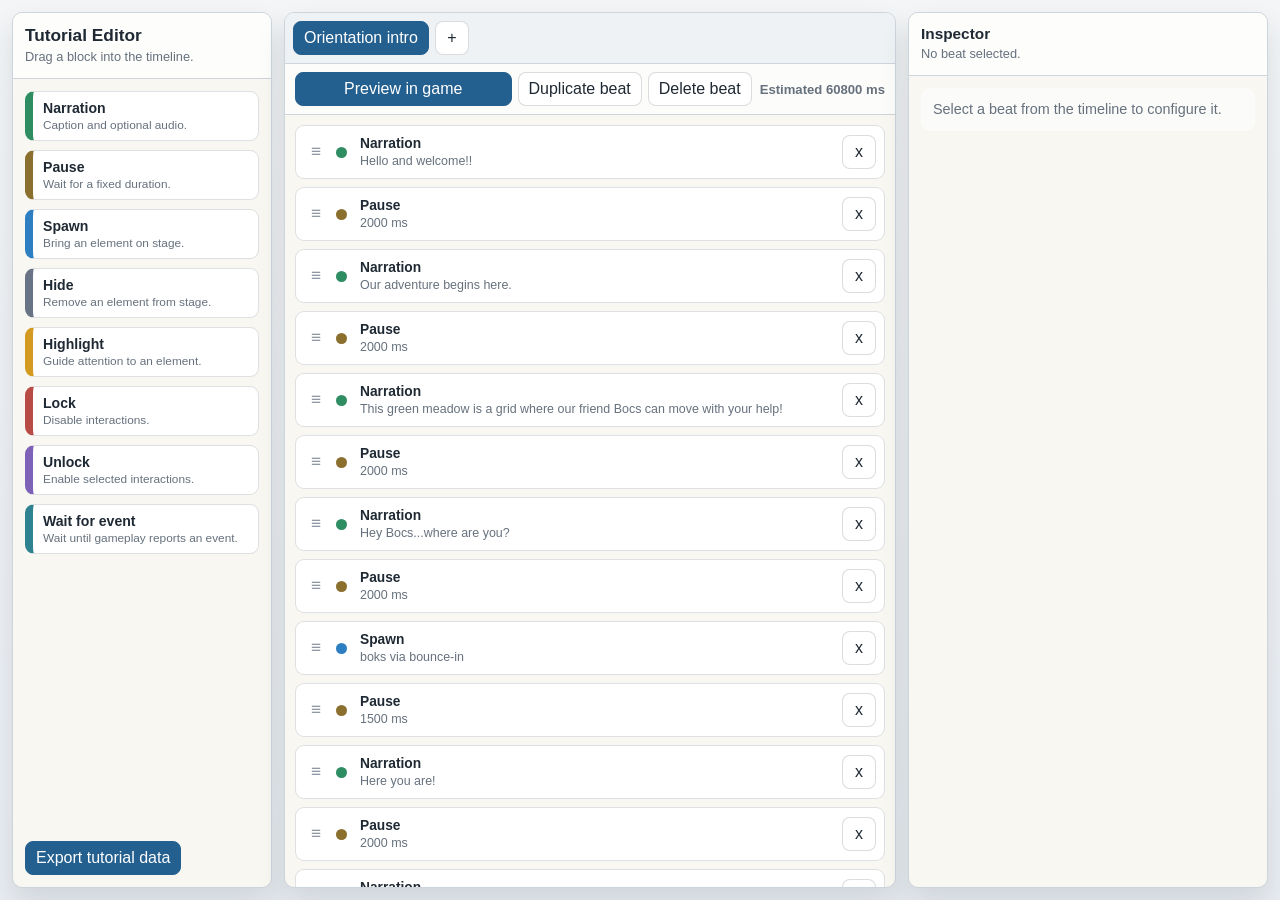
==== dev/tutorial-editor/index.html @ abf775b3 "Add tutorial editor and runtime bridge" ====
<!doctype html>
<html lang="en">
<head>
  <meta charset="utf-8" />
  <meta name="viewport" content="width=device-width, initial-scale=1" />
  <title>BOKS Tutorial Editor</title>
  <style>
    :root {
      --bg: #e9edf2;
      --panel: #f8f7f2;
      --panel-2: #ffffff;
      --edge: #cdd4dc;
      --ink: #1f2933;
      --muted: #66717d;
      --soft: #eef1f4;
      --focus: #235f8f;
      --shadow: rgba(31, 41, 51, 0.12);
      --narration: #2f8d62;
      --pause: #8a6f2e;
      --spawn: #2d7fc2;
      --hide: #697386;
      --highlight: #d49a20;
      --lock: #b84b43;
      --unlock: #7d62b8;
      --wait: #2f8290;
    }

    * { box-sizing: border-box; }

    body {
      margin: 0;
      height: 100vh;
      overflow: hidden;
      color: var(--ink);
      background:
        linear-gradient(180deg, #f3f5f7 0%, var(--bg) 100%);
      font-family: "Trebuchet MS", "Segoe UI", sans-serif;
    }

    button,
    input,
    select,
    textarea {
      font: inherit;
    }

    button {
      min-height: 34px;
      border: 1px solid rgba(31, 41, 51, 0.16);
      border-radius: 8px;
      padding: 7px 10px;
      background: #fff;
      color: var(--ink);
      cursor: pointer;
    }

    button.primary {
      background: var(--focus);
      color: #fff;
      border-color: var(--focus);
    }

    button.icon {
      width: 34px;
      padding: 0;
      display: grid;
      place-items: center;
    }

    button:disabled {
      opacity: 0.42;
      cursor: default;
    }

    input,
    select,
    textarea {
      width: 100%;
      min-height: 36px;
      border: 1px solid rgba(31, 41, 51, 0.18);
      border-radius: 8px;
      padding: 8px 9px;
      background: #fff;
      color: var(--ink);
    }

    textarea {
      min-height: 112px;
      resize: vertical;
      line-height: 1.35;
    }

    label {
      display: grid;
      gap: 6px;
      color: var(--muted);
      font-size: 0.84rem;
      font-weight: 700;
    }

    .app {
      height: 100vh;
      padding: 12px;
      display: grid;
      grid-template-columns: 260px minmax(430px, 1fr) 360px;
      gap: 12px;
    }

    .column {
      min-height: 0;
      border: 1px solid var(--edge);
      border-radius: 10px;
      background: var(--panel);
      box-shadow: 0 14px 28px var(--shadow);
      overflow: hidden;
      display: grid;
      grid-template-rows: auto 1fr;
    }

    .column-header {
      min-height: 58px;
      padding: 12px;
      border-bottom: 1px solid var(--edge);
      background: rgba(255,255,255,0.72);
      display: grid;
      gap: 3px;
    }

    h1,
    h2,
    p {
      margin: 0;
    }

    h1 {
      font-size: 1.08rem;
    }

    h2 {
      font-size: 0.96rem;
    }

    .hint,
    .status {
      color: var(--muted);
      font-size: 0.8rem;
      line-height: 1.32;
    }

    .palette-body {
      min-height: 0;
      padding: 12px;
      display: grid;
      grid-template-rows: 1fr auto;
      gap: 12px;
    }

    .palette-list {
      display: grid;
      align-content: start;
      gap: 9px;
    }

    .palette-block {
      min-height: 48px;
      border: 1px solid rgba(31, 41, 51, 0.14);
      border-left: 8px solid var(--beat-color);
      border-radius: 9px;
      padding: 8px 10px;
      background: var(--panel-2);
      cursor: grab;
      display: grid;
      gap: 2px;
    }

    .palette-block:active {
      cursor: grabbing;
    }

    .palette-block strong {
      font-size: 0.88rem;
    }

    .palette-block span {
      color: var(--muted);
      font-size: 0.74rem;
    }

    .timeline {
      min-height: 0;
      grid-template-rows: auto auto 1fr;
    }

    .tabs {
      min-width: 0;
      min-height: 46px;
      padding: 8px;
      border-bottom: 1px solid var(--edge);
      background: #eef2f5;
      display: flex;
      gap: 6px;
      overflow-x: auto;
    }

    .tab {
      min-width: 108px;
      max-width: 180px;
      overflow: hidden;
      text-overflow: ellipsis;
      white-space: nowrap;
      background: #fff;
    }

    .tab.active {
      color: #fff;
      background: var(--focus);
      border-color: var(--focus);
    }

    .timeline-toolbar {
      padding: 8px 10px;
      border-bottom: 1px solid var(--edge);
      background: rgba(255,255,255,0.64);
      display: flex;
      align-items: center;
      justify-content: space-between;
      gap: 8px;
    }

    .toolbar-group {
      display: flex;
      flex: 1;
      align-items: center;
      gap: 6px;
    }

    #previewBtn {
      flex: 1;
      min-width: 180px;
    }

    .duration {
      color: var(--muted);
      font-size: 0.82rem;
      font-weight: 700;
      white-space: nowrap;
    }

    .beat-list {
      min-height: 0;
      padding: 10px;
      overflow-y: auto;
      display: grid;
      align-content: start;
      gap: 8px;
    }

    .beat-card {
      min-height: 54px;
      border: 1px solid rgba(31, 41, 51, 0.14);
      border-radius: 9px;
      background: #fff;
      display: grid;
      grid-template-columns: 24px 16px 1fr 34px;
      align-items: center;
      gap: 8px;
      padding: 8px;
    }

    .drag-handle {
      width: 24px;
      height: 34px;
      border-radius: 7px;
      color: #8a949f;
      cursor: grab;
      display: grid;
      place-items: center;
      font-size: 1.08rem;
      line-height: 1;
      user-select: none;
    }

    .drag-handle:active {
      cursor: grabbing;
      background: var(--soft);
    }

    .beat-card.active {
      border-color: var(--focus);
      box-shadow: 0 0 0 3px rgba(35, 95, 143, 0.13);
    }

    .beat-card.dragging {
      opacity: 0.45;
    }

    .beat-dot {
      width: 11px;
      height: 11px;
      border-radius: 50%;
      background: var(--beat-color);
    }

    .beat-main {
      min-width: 0;
      display: grid;
      gap: 3px;
    }

    .beat-title {
      font-size: 0.86rem;
      font-weight: 800;
    }

    .beat-preview {
      overflow: hidden;
      color: var(--muted);
      font-size: 0.78rem;
      text-overflow: ellipsis;
      white-space: nowrap;
    }

    .drop-zone {
      min-height: 62px;
      border: 2px dashed rgba(31, 41, 51, 0.2);
      border-radius: 10px;
      color: var(--muted);
      background: rgba(255,255,255,0.48);
      display: grid;
      place-items: center;
      font-size: 0.86rem;
      font-weight: 700;
    }

    .drop-zone.over,
    .beat-card.over {
      border-color: var(--focus);
      background: #eef7ff;
    }

    .inspector-body {
      min-height: 0;
      overflow-y: auto;
      padding: 12px;
      display: grid;
      align-content: start;
      gap: 12px;
    }

    .empty-state {
      color: var(--muted);
      font-size: 0.9rem;
      line-height: 1.35;
      padding: 12px;
      border-radius: 9px;
      background: rgba(255,255,255,0.54);
    }

    .tag-picker {
      display: flex;
      flex-wrap: wrap;
      gap: 7px;
    }

    .tag {
      min-height: 32px;
      border-radius: 999px;
      background: #fff;
      color: var(--ink);
      border: 1px solid rgba(31, 41, 51, 0.16);
    }

    .tag.active {
      background: var(--unlock);
      border-color: var(--unlock);
      color: #fff;
    }

    .audio-box {
      border: 1px solid rgba(31, 41, 51, 0.14);
      border-radius: 9px;
      background: rgba(255,255,255,0.56);
      padding: 10px;
      display: grid;
      gap: 10px;
    }

    .audio-row {
      display: flex;
      gap: 8px;
      align-items: center;
      flex-wrap: wrap;
    }

    .audio-warning {
      color: #a93932;
      font-size: 0.8rem;
      display: none;
      align-items: center;
      gap: 6px;
    }

    .audio-warning.show {
      display: flex;
    }

    .audio-warning::before {
      content: "";
      width: 8px;
      height: 8px;
      border-radius: 50%;
      background: #c94038;
      display: inline-block;
    }

    @media (max-width: 1100px) {
      body {
        overflow: auto;
      }

      .app {
        height: auto;
        min-height: 100vh;
        grid-template-columns: 1fr;
      }

      .column {
        min-height: 520px;
      }
    }
  </style>
</head>
<body>
  <main class="app">
    <aside class="column">
      <div class="column-header">
        <h1>Tutorial Editor</h1>
        <p class="hint">Drag a block into the timeline.</p>
      </div>
      <div class="palette-body">
        <div id="palette" class="palette-list"></div>
        <div>
          <button id="exportBtn" class="primary" type="button">Export tutorial data</button>
          <p id="exportStatus" class="status"></p>
        </div>
      </div>
    </aside>

    <section class="column timeline">
      <div id="sequenceTabs" class="tabs"></div>
      <div class="timeline-toolbar">
        <div class="toolbar-group">
          <button id="previewBtn" class="primary" type="button">Preview in game</button>
          <button id="duplicateBtn" type="button">Duplicate beat</button>
          <button id="deleteSelectedBtn" type="button">Delete beat</button>
        </div>
        <span id="durationLabel" class="duration">0 ms</span>
      </div>
      <div id="beatList" class="beat-list"></div>
    </section>

    <aside class="column">
      <div class="column-header">
        <h2>Inspector</h2>
        <p id="selectedSummary" class="hint">No beat selected.</p>
      </div>
      <div id="inspector" class="inspector-body"></div>
    </aside>
  </main>

  <script>
    const BEAT_TYPES = [
      { type: 'Narration', color: 'var(--narration)', hint: 'Caption and optional audio.' },
      { type: 'Pause', color: 'var(--pause)', hint: 'Wait for a fixed duration.' },
      { type: 'Spawn', color: 'var(--spawn)', hint: 'Bring an element on stage.' },
      { type: 'Hide', color: 'var(--hide)', hint: 'Remove an element from stage.' },
      { type: 'Highlight', color: 'var(--highlight)', hint: 'Guide attention to an element.' },
      { type: 'Lock', color: 'var(--lock)', hint: 'Disable interactions.' },
      { type: 'Unlock', color: 'var(--unlock)', hint: 'Enable selected interactions.' },
      { type: 'Wait for event', color: 'var(--wait)', hint: 'Wait until gameplay reports an event.' }
    ];

    const TRANSITIONS = {
      Spawn: ['fade-in', 'scale-up', 'bounce-in', 'slide-up'],
      Hide: ['fade-out', 'scale-down']
    };
    const INTERACTIONS = ['DRAG_BOKS', 'DOUBLE_TAP_BOKS', 'DRAG_BLOCK', 'DROP_IN_SLOT', 'PRESS_PLAY', 'ALL'];
    const EVENTS = ['BOKS_DRAG_RELEASED', 'BOKS_DOUBLE_TAPPED', 'BLOCK_DROPPED_IN_SLOT', 'PLAY_PRESSED', 'PROGRAM_EXECUTION_FINISHED'];
    const STORAGE_KEY = 'boks-dev-tutorial-editor-draft';

    const state = {
      data: createDefaultData(),
      sequenceIndex: 0,
      beatIndex: -1,
      draggedPaletteType: '',
      draggedBeatIndex: -1,
      audioAttachments: new Map(),
      activeAudio: null,
      previewWindow: null,
      previewRunning: false
    };

    const els = {
      palette: document.getElementById('palette'),
      tabs: document.getElementById('sequenceTabs'),
      beatList: document.getElementById('beatList'),
      inspector: document.getElementById('inspector'),
      summary: document.getElementById('selectedSummary'),
      duration: document.getElementById('durationLabel'),
      exportStatus: document.getElementById('exportStatus'),
      previewButton: document.getElementById('previewBtn')
    };

    function createDefaultData() {
      return {
        sequences: [
          {
            id: 'orientation_intro',
            title: 'Orientation intro',
            beats: [
              {
                type: 'Narration',
                caption: 'Hello and welcome!!',
                audio: '',
                durationMs: 1800,
                notes: ''
              },
              { type: 'Pause', durationMs: 2000 },
              {
                type: 'Narration',
                caption: 'Our adventure begins here.',
                audio: '',
                durationMs: 1800,
                notes: ''
              },
              { type: 'Pause', durationMs: 2000 },
              {
                type: 'Narration',
                caption: 'This green meadow is a grid where our friend Bocs can move with your help!',
                audio: '',
                durationMs: 3400,
                notes: ''
              },
              { type: 'Pause', durationMs: 2000 },
              {
                type: 'Narration',
                caption: 'Hey Bocs...where are you?',
                audio: '',
                durationMs: 2000,
                notes: ''
              },
              { type: 'Pause', durationMs: 2000 },
              { type: 'Spawn', elementId: 'boks', transition: 'bounce-in', durationMs: 900, delayMs: 0 },
              { type: 'Pause', durationMs: 1500 },
              {
                type: 'Narration',
                caption: 'Here you are!',
                audio: '',
                durationMs: 1600,
                notes: ''
              },
              { type: 'Pause', durationMs: 2000 },
              {
                type: 'Narration',
                caption: "Okay, let's see what happens if you double-click Bocs.",
                audio: '',
                durationMs: 2800,
                notes: ''
              },
              { type: 'Unlock', interactions: ['DOUBLE_TAP_BOKS'] },
              { type: 'Wait for event', eventName: 'BOKS_DOUBLE_TAPPED', minRepetitions: 1, completionCondition: '' },
              { type: 'Lock' },
              {
                type: 'Narration',
                caption: 'Did you see?',
                audio: '',
                durationMs: 1600,
                notes: ''
              },
              { type: 'Pause', durationMs: 2000 },
              {
                type: 'Narration',
                caption: 'Now look down!',
                audio: '',
                durationMs: 1500,
                notes: ''
              },
              { type: 'Pause', durationMs: 2000 },
              {
                type: 'Narration',
                caption: 'And what happens if you try again?',
                audio: '',
                durationMs: 2300,
                notes: ''
              },
              { type: 'Unlock', interactions: ['DOUBLE_TAP_BOKS'] },
              { type: 'Wait for event', eventName: 'BOKS_DOUBLE_TAPPED', minRepetitions: 1, completionCondition: '' },
              { type: 'Lock' },
              {
                type: 'Narration',
                caption: 'Oh, yes, now Bocs looks to your left.',
                audio: '',
                durationMs: 2600,
                notes: ''
              },
              { type: 'Pause', durationMs: 2000 },
              {
                type: 'Narration',
                caption: 'Every time you double-click Bocs, he turns around and looks in a different direction.',
                audio: '',
                durationMs: 4600,
                notes: ''
              },
              { type: 'Unlock', interactions: ['DOUBLE_TAP_BOKS'] },
              { type: 'Wait for event', eventName: 'BOKS_DOUBLE_TAPPED', minRepetitions: 2, completionCondition: 'BOKS_FACING_INITIAL_ORIENTATION' },
              { type: 'Lock' },
              {
                type: 'Narration',
                caption: 'Okay, now Bocs would like to explore the world around him a little.',
                audio: '',
                durationMs: 3600,
                notes: ''
              },
              { type: 'Pause', durationMs: 2000 },
              {
                type: 'Narration',
                caption: 'But to move, he needs your help.',
                audio: '',
                durationMs: 2400,
                notes: ''
              },
              { type: 'Pause', durationMs: 2000 },
              {
                type: 'Narration',
                caption: "We have to tell Bocs where to go, and we'll need this.",
                audio: '',
                durationMs: 3600,
                notes: ''
              },
              { type: 'Pause', durationMs: 2000 },
              { type: 'Spawn', elementId: 'forward_block', transition: 'bounce-in', durationMs: 800, delayMs: 0 }
            ]
          }
        ]
      };
    }

    function getCurrentSequence() {
      return state.data.sequences[state.sequenceIndex] || state.data.sequences[0];
    }

    function getSelectedBeat() {
      return getCurrentSequence()?.beats[state.beatIndex] || null;
    }

    function createBeat(type) {
      if (type === 'Narration') return withEditorDefaults({ type, caption: '', audioFilename: '', audioSource: '', durationMs: 3000, notes: '' });
      if (type === 'Pause') return { type, durationMs: 2000 };
      if (type === 'Spawn') return { type, elementId: '', transition: 'fade-in', durationMs: 600, delayMs: 0 };
      if (type === 'Hide') return { type, elementId: '', transition: 'fade-out', durationMs: 400 };
      if (type === 'Highlight') return { type, elementId: '' };
      if (type === 'Lock') return { type };
      if (type === 'Unlock') return { type, interactions: [] };
      return { type: 'Wait for event', eventName: EVENTS[0], minRepetitions: 1, completionCondition: '' };
    }

    function withEditorDefaults(beat) {
      if (!beat._editorId) beat._editorId = `beat_${Date.now()}_${Math.random().toString(36).slice(2)}`;
      return beat;
    }

    function normalizeEditorData() {
      state.data.sequences.forEach(sequence => {
        sequence.beats.forEach(beat => {
          withEditorDefaults(beat);
          if (beat.type !== 'Narration') return;
          if (beat.audio && !beat.audioFilename) beat.audioFilename = String(beat.audio).split(/[\\/]/).pop();
          delete beat.audio;
          if (beat.audioSrc && !beat.audioFilename) beat.audioFilename = String(beat.audioSrc).split('/').pop();
          if (beat.audioSrc && !beat.audioSource) beat.audioSource = beat.audioSrc;
          delete beat.audioSrc;
        });
        updateGeneratedAudioFilenames(sequence);
      });
    }

    function updateGeneratedAudioFilenames(sequence) {
      const narrationBeats = sequence.beats.filter(beat => beat.type === 'Narration');
      narrationBeats.forEach((beat, index) => {
        if (beat.audioFilenameEdited) return;
        beat.audioFilename = suggestAudioFilename(beat.caption || '', index + 1);
      });
    }

    function suggestAudioFilename(caption, index) {
      const words = String(caption || 'narration')
        .toLowerCase()
        .replace(/['’]/g, '')
        .replace(/[^a-z0-9\s]+/g, ' ')
        .trim()
        .split(/\s+/)
        .filter(Boolean)
        .slice(0, 5);
      const slug = words.length ? words.join('_') : 'narration';
      return `${String(index).padStart(2, '0')}_${slug}.mp3`;
    }

    function getNarrationIndex(sequence, targetBeat) {
      return sequence.beats
        .filter(beat => beat.type === 'Narration')
        .findIndex(beat => beat === targetBeat) + 1;
    }

    function render() {
      normalizeEditorData();
      renderPalette();
      renderTabs();
      renderTimeline();
      renderInspector();
      persistDraft();
    }

    function renderPalette() {
      els.palette.innerHTML = '';
      BEAT_TYPES.forEach(meta => {
        const block = document.createElement('div');
        block.className = 'palette-block';
        block.draggable = true;
        block.style.setProperty('--beat-color', meta.color);
        block.dataset.type = meta.type;
        block.innerHTML = `<strong>${meta.type}</strong><span>${meta.hint}</span>`;
        block.addEventListener('dragstart', event => {
          state.draggedPaletteType = meta.type;
          event.dataTransfer.effectAllowed = 'copy';
          event.dataTransfer.setData('application/x-boks-beat-type', meta.type);
        });
        block.addEventListener('dragend', () => {
          state.draggedPaletteType = '';
        });
        els.palette.appendChild(block);
      });
    }

    function renderTabs() {
      els.tabs.innerHTML = '';
      state.data.sequences.forEach((sequence, index) => {
        const tab = document.createElement('button');
        tab.className = 'tab' + (index === state.sequenceIndex ? ' active' : '');
        tab.type = 'button';
        tab.textContent = sequence.title || sequence.id || `Sequence ${index + 1}`;
        tab.addEventListener('click', () => {
          state.sequenceIndex = index;
          state.beatIndex = -1;
          render();
        });
        els.tabs.appendChild(tab);
      });
      const add = document.createElement('button');
      add.className = 'icon';
      add.type = 'button';
      add.textContent = '+';
      add.addEventListener('click', addSequence);
      els.tabs.appendChild(add);
    }

    function renderTimeline() {
      const sequence = getCurrentSequence();
      els.duration.textContent = `Estimated ${estimateSequenceDuration(sequence)} ms`;
      els.beatList.innerHTML = '';
      sequence.beats.forEach((beat, index) => {
        const card = document.createElement('div');
        card.className = 'beat-card' + (index === state.beatIndex ? ' active' : '');
        card.dataset.index = String(index);
        card.style.setProperty('--beat-color', getBeatColor(beat.type));
        card.innerHTML = `
          <span class="drag-handle" draggable="true" title="Drag to reorder" aria-label="Drag to reorder">≡</span>
          <span class="beat-dot"></span>
          <span class="beat-main">
            <span class="beat-title">${escapeHtml(beat.type)}</span>
            <span class="beat-preview">${escapeHtml(previewBeat(beat))}</span>
          </span>
          <button class="icon" type="button" aria-label="Delete beat">x</button>
        `;
        card.addEventListener('click', event => {
          if (event.target.closest('button')) return;
          state.beatIndex = index;
          render();
        });
        card.querySelector('button').addEventListener('click', event => {
          event.stopPropagation();
          deleteBeat(index);
        });
        card.querySelector('.drag-handle').addEventListener('dragstart', event => {
          state.draggedBeatIndex = index;
          card.classList.add('dragging');
          event.dataTransfer.effectAllowed = 'move';
          event.dataTransfer.setData('application/x-boks-beat-index', String(index));
        });
        card.querySelector('.drag-handle').addEventListener('dragend', () => {
          state.draggedBeatIndex = -1;
          card.classList.remove('dragging');
        });
        card.addEventListener('dragover', event => {
          event.preventDefault();
          card.classList.add('over');
        });
        card.addEventListener('dragleave', () => card.classList.remove('over'));
        card.addEventListener('drop', event => {
          event.preventDefault();
          card.classList.remove('over');
          const rect = card.getBoundingClientRect();
          const after = event.clientY > rect.top + rect.height / 2;
          handleTimelineDrop(index + (after ? 1 : 0));
        });
        els.beatList.appendChild(card);
      });

      const dropZone = document.createElement('div');
      dropZone.className = 'drop-zone';
      dropZone.textContent = 'Drop a block here';
      dropZone.addEventListener('dragover', event => {
        event.preventDefault();
        dropZone.classList.add('over');
      });
      dropZone.addEventListener('dragleave', () => dropZone.classList.remove('over'));
      dropZone.addEventListener('drop', event => {
        event.preventDefault();
        dropZone.classList.remove('over');
        handleTimelineDrop(sequence.beats.length);
      });
      els.beatList.appendChild(dropZone);
    }

    function renderInspector() {
      const beat = getSelectedBeat();
      if (!beat) {
        els.summary.textContent = 'No beat selected.';
        els.inspector.innerHTML = '<div class="empty-state">Select a beat from the timeline to configure it.</div>';
        return;
      }
      els.summary.textContent = `${beat.type} beat`;
      const fields = [];
      if (beat.type === 'Narration') {
        fields.push(textareaField('caption', 'Caption text', beat.caption || ''));
        fields.push(numberField('durationMs', 'Caption duration in ms', beat.durationMs || 0));
        fields.push(audioSectionField(beat));
        fields.push(textareaField('notes', 'Internal notes', beat.notes || ''));
      } else if (beat.type === 'Pause') {
        fields.push(numberField('durationMs', 'Duration in ms', beat.durationMs || 0));
      } else if (beat.type === 'Spawn') {
        fields.push(textField('elementId', 'Element id', beat.elementId || ''));
        fields.push(selectField('transition', 'Transition effect', TRANSITIONS.Spawn, beat.transition || 'fade-in'));
        fields.push(numberField('durationMs', 'Duration ms', beat.durationMs || 0));
        fields.push(numberField('delayMs', 'Delay ms', beat.delayMs || 0));
      } else if (beat.type === 'Hide') {
        fields.push(textField('elementId', 'Element id', beat.elementId || ''));
        fields.push(selectField('transition', 'Transition effect', TRANSITIONS.Hide, beat.transition || 'fade-out'));
        fields.push(numberField('durationMs', 'Duration ms', beat.durationMs || 0));
      } else if (beat.type === 'Highlight') {
        fields.push(textField('elementId', 'Element id', beat.elementId || ''));
      } else if (beat.type === 'Lock') {
        fields.push('<div class="empty-state">No configuration needed.</div>');
      } else if (beat.type === 'Unlock') {
        fields.push(tagPickerField('interactions', 'Allowed interactions', INTERACTIONS, beat.interactions || []));
      } else if (beat.type === 'Wait for event') {
        fields.push(selectField('eventName', 'Event name', EVENTS, beat.eventName || EVENTS[0]));
        fields.push(numberField('minRepetitions', 'Minimum repetitions', beat.minRepetitions || 1));
        fields.push(textField('completionCondition', 'Optional completion condition name', beat.completionCondition || ''));
      }
      els.inspector.innerHTML = fields.join('');
      bindInspectorFields();
    }

    function textField(key, label, value) {
      return `<label>${label}<input data-field="${key}" type="text" value="${escapeAttr(value)}"></label>`;
    }

    function numberField(key, label, value) {
      return `<label>${label}<input data-field="${key}" type="number" min="0" step="1" value="${escapeAttr(value)}"></label>`;
    }

    function textareaField(key, label, value) {
      return `<label>${label}<textarea data-field="${key}">${escapeHtml(value)}</textarea></label>`;
    }

    function selectField(key, label, options, value) {
      return `
        <label>${label}
          <select data-field="${key}">
            ${options.map(option => `<option value="${escapeAttr(option)}"${option === value ? ' selected' : ''}>${escapeHtml(option)}</option>`).join('')}
          </select>
        </label>
      `;
    }

    function tagPickerField(key, label, options, selected) {
      const active = new Set(selected);
      return `
        <label>${label}</label>
        <div class="tag-picker" data-field="${key}">
          ${options.map(option => `<button class="tag${active.has(option) ? ' active' : ''}" type="button" data-value="${escapeAttr(option)}">${escapeHtml(option)}</button>`).join('')}
        </div>
      `;
    }

    function audioSectionField(beat) {
      const attachment = state.audioAttachments.get(beat._editorId);
      const loadedLabel = getAudioLoadedLabel(beat, attachment);
      return `
        <div class="audio-box">
          <label>Export filename
            <input data-field="audioFilename" type="text" value="${escapeAttr(beat.audioFilename || '')}">
          </label>
          <div class="audio-row">
            <button id="chooseAudioBtn" type="button">Choose audio file</button>
            <button id="playAudioBtn" type="button">${state.activeAudio ? 'Stop' : 'Play'}</button>
            <button id="regenerateAudioBtn" type="button">Regenerate filename</button>
          </div>
          <label>Absolute file path or URL
            <input data-field="audioSource" type="text" value="${escapeAttr(beat.audioSource || '')}">
          </label>
          <div class="hint">${escapeHtml(loadedLabel)}</div>
          <div id="audioWarning" class="audio-warning${beat.audioLoadFailed ? ' show' : ''}">file not found</div>
          <input id="audioFileInput" type="file" accept="audio/*" hidden>
        </div>
      `;
    }

    function getAudioLoadedLabel(beat, attachment) {
      if (attachment?.name) return `Loaded: ${attachment.name}`;
      if (beat.audioSource) return `Loaded path: ${beat.audioSource}`;
      if (beat.audioDisplayName) return `Previously selected: ${beat.audioDisplayName}. Rechoose it or paste its path to preview/export.`;
      return `Suggested export: ${beat.audioFilename || ''}`;
    }

    function bindInspectorFields() {
      els.inspector.querySelectorAll('[data-field]').forEach(input => {
        if (input.classList.contains('tag-picker')) return;
        input.addEventListener('input', updateBeatFromInput);
        input.addEventListener('change', updateBeatFromInput);
      });
      document.getElementById('chooseAudioBtn')?.addEventListener('click', () => {
        document.getElementById('audioFileInput')?.click();
      });
      document.getElementById('audioFileInput')?.addEventListener('change', handleAudioFilePicked);
      document.getElementById('playAudioBtn')?.addEventListener('click', toggleSelectedAudio);
      document.getElementById('regenerateAudioBtn')?.addEventListener('click', regenerateSelectedAudioFilename);
      els.inspector.querySelectorAll('.tag').forEach(button => {
        button.addEventListener('click', () => {
          const beat = getSelectedBeat();
          if (!beat) return;
          const value = button.dataset.value;
          const set = new Set(beat.interactions || []);
          if (set.has(value)) set.delete(value);
          else set.add(value);
          beat.interactions = Array.from(set);
          render();
        });
      });
    }

    function updateBeatFromInput(event) {
      const beat = getSelectedBeat();
      if (!beat) return;
      const key = event.target.dataset.field;
      if (key === 'minRepetitions') beat[key] = Math.max(1, Number(event.target.value) || 1);
      else if (event.target.type === 'number') beat[key] = Number(event.target.value) || 0;
      else beat[key] = event.target.value;
      if (key === 'caption' && beat.type === 'Narration' && !beat.audioFilenameEdited) {
        beat.audioFilename = suggestAudioFilename(beat.caption || '', getNarrationIndex(getCurrentSequence(), beat));
        const filenameInput = els.inspector.querySelector('[data-field="audioFilename"]');
        if (filenameInput) filenameInput.value = beat.audioFilename;
      }
      if (key === 'audioFilename') beat.audioFilenameEdited = true;
      if (key === 'audioSource') {
        beat.audioLoadFailed = false;
        testAudioSource(beat);
      }
      renderTimeline();
      persistDraft();
    }

    function handleAudioFilePicked(event) {
      const beat = getSelectedBeat();
      const file = event.target.files?.[0];
      if (!beat || !file) return;
      const objectUrl = URL.createObjectURL(file);
      const filePath = getPickedFilePath(file);
      state.audioAttachments.set(beat._editorId, {
        kind: 'file',
        file,
        name: file.name,
        objectUrl
      });
      beat.audioDisplayName = file.name;
      if (filePath) beat.audioSource = filePath;
      beat.audioLoadFailed = false;
      persistDraft();
      renderInspector();
    }

    function getPickedFilePath(file) {
      return file.path || file.mozFullPath || file.webkitRelativePath || '';
    }

    function toggleSelectedAudio() {
      const beat = getSelectedBeat();
      if (!beat) return;
      if (state.activeAudio) {
        stopActiveAudio();
        renderInspector();
        return;
      }
      const src = getPreviewAudioSrc(beat);
      if (!src) {
        beat.audioLoadFailed = true;
        renderInspector();
        return;
      }
      const audio = new Audio(src);
      state.activeAudio = audio;
      audio.addEventListener('ended', () => {
        state.activeAudio = null;
        renderInspector();
      }, { once: true });
      audio.addEventListener('error', () => {
        beat.audioLoadFailed = true;
        state.activeAudio = null;
        renderInspector();
      }, { once: true });
      audio.play().catch(() => {
        beat.audioLoadFailed = true;
        state.activeAudio = null;
        renderInspector();
      });
      renderInspector();
    }

    function stopActiveAudio() {
      if (!state.activeAudio) return;
      state.activeAudio.pause();
      state.activeAudio.currentTime = 0;
      state.activeAudio = null;
    }

    function getPreviewAudioSrc(beat) {
      const attachment = state.audioAttachments.get(beat._editorId);
      if (attachment?.objectUrl) return attachment.objectUrl;
      if (!beat.audioSource) return '';
      if (/^https?:\/\//i.test(beat.audioSource)) return beat.audioSource;
      if (/^\/?audio\//i.test(beat.audioSource)) return `/${beat.audioSource.replace(/^\//, '')}`;
      return `/dev/tutorial-editor/api/local-audio?path=${encodeURIComponent(beat.audioSource)}`;
    }

    function testAudioSource(beat) {
      if (!beat.audioSource) return;
      const audio = new Audio(getPreviewAudioSrc(beat));
      audio.addEventListener('canplaythrough', () => {
        beat.audioLoadFailed = false;
        renderInspector();
      }, { once: true });
      audio.addEventListener('error', () => {
        beat.audioLoadFailed = true;
        renderInspector();
      }, { once: true });
      audio.load();
    }

    function regenerateSelectedAudioFilename() {
      const beat = getSelectedBeat();
      if (!beat || beat.type !== 'Narration') return;
      beat.audioFilename = suggestAudioFilename(beat.caption || '', getNarrationIndex(getCurrentSequence(), beat));
      beat.audioFilenameEdited = false;
      render();
    }

    function addSequence() {
      const number = state.data.sequences.length + 1;
      state.data.sequences.push({ id: `sequence_${number}`, title: `Sequence ${number}`, beats: [] });
      state.sequenceIndex = state.data.sequences.length - 1;
      state.beatIndex = -1;
      render();
    }

    function handleTimelineDrop(targetIndex) {
      const sequence = getCurrentSequence();
      if (state.draggedPaletteType) {
        const beat = createBeat(state.draggedPaletteType);
        if (beat.type === 'Pause') beat.durationMs = suggestPauseDuration(sequence.beats[targetIndex - 1]);
        sequence.beats.splice(targetIndex, 0, beat);
        state.beatIndex = targetIndex;
        state.draggedPaletteType = '';
        render();
        return;
      }
      if (state.draggedBeatIndex >= 0) {
        const [beat] = sequence.beats.splice(state.draggedBeatIndex, 1);
        const insertIndex = state.draggedBeatIndex < targetIndex ? targetIndex - 1 : targetIndex;
        sequence.beats.splice(insertIndex, 0, beat);
        state.beatIndex = insertIndex;
        state.draggedBeatIndex = -1;
        render();
      }
    }

    function suggestPauseDuration(previousBeat) {
      if (previousBeat?.type === 'Spawn') return 1500;
      return 2000;
    }

    function deleteBeat(index = state.beatIndex) {
      const sequence = getCurrentSequence();
      if (index < 0 || index >= sequence.beats.length) return;
      sequence.beats.splice(index, 1);
      state.beatIndex = Math.min(index, sequence.beats.length - 1);
      render();
    }

    function duplicateBeat() {
      const sequence = getCurrentSequence();
      const beat = getSelectedBeat();
      if (!beat) return;
      sequence.beats.splice(state.beatIndex + 1, 0, clone(beat));
      state.beatIndex += 1;
      render();
    }

    async function previewSequence() {
      if (state.previewRunning) {
        stopPreviewInGame();
        return;
      }
      try {
        await exportTutorialData({ silent: true });
        await startPreviewInGame();
      } catch (err) {
        state.previewRunning = false;
        updatePreviewButton();
        els.exportStatus.textContent = `Preview failed: ${err.message}`;
      }
    }

    async function startPreviewInGame() {
      const previewUrl = new URL(`/?tutorialPreview=${Date.now()}`, window.location.href);
      const previewWindow = window.open(previewUrl.href, 'boks-tutorial-preview');
      if (!previewWindow) throw new Error('popup blocked');
      state.previewWindow = previewWindow;
      state.previewRunning = true;
      updatePreviewButton();
      els.exportStatus.textContent = 'Preview opening in game...';
      await waitForGamePreview(previewWindow);
      els.exportStatus.textContent = 'Preview running in the real game.';
    }

    async function waitForGamePreview(previewWindow) {
      const started = await waitUntil(() => {
        if (previewWindow.closed) throw new Error('preview window closed');
        const doc = previewWindow.document;
        const button = doc?.getElementById('startTutorialBtn');
        if (!button || !previewWindow.BOKS_TUTORIAL_DATA?.intro) return false;
        button.click();
        return true;
      }, 12000);
      if (!started) throw new Error('game did not become ready');
    }

    function stopPreviewInGame() {
      const previewWindow = state.previewWindow;
      try {
        previewWindow?.BOKS_TUTORIAL_ENGINE?.create?.()?.stop?.();
      } catch (_err) {}
      if (previewWindow && !previewWindow.closed) previewWindow.close();
      state.previewWindow = null;
      state.previewRunning = false;
      updatePreviewButton();
      els.exportStatus.textContent = 'Preview stopped.';
    }

    function updatePreviewButton() {
      els.previewButton.textContent = state.previewRunning ? 'Stop preview' : 'Preview in game';
    }

    function waitUntil(check, timeoutMs) {
      const startedAt = Date.now();
      return new Promise((resolve, reject) => {
        const tick = () => {
          try {
            const result = check();
            if (result) {
              resolve(true);
              return;
            }
            if (Date.now() - startedAt >= timeoutMs) {
              resolve(false);
              return;
            }
            window.setTimeout(tick, 120);
          } catch (err) {
            reject(err);
          }
        };
        tick();
      });
    }

    async function exportTutorialData(options = {}) {
      const silent = !!options.silent;
      normalizeEditorData();
      const files = await collectAudioExportFiles();
      const canonicalData = buildCanonicalTutorialData(state.data);
      const source = buildTypeScriptSource(canonicalData);
      const legacySource = buildLegacyTutorialSource(canonicalData, state.sequenceIndex);
      if (!silent) els.exportStatus.textContent = 'Exporting...';
      try {
        const response = await fetch('/dev/tutorial-editor/api/export', {
          method: 'POST',
          headers: { 'Content-Type': 'application/json' },
          body: JSON.stringify({ source, legacySource, files })
        });
        if (response.ok) {
          if (!silent) els.exportStatus.textContent = 'Exported TS and legacy tutorial data.';
          return;
        }
        if (silent) throw new Error('silent export failed');
      } catch (_err) {
        if (silent) throw _err;
        // Static hosting fallback below.
      }

      if (window.showSaveFilePicker) {
        const handle = await window.showSaveFilePicker({
          suggestedName: 'tutorialData.ts',
          types: [{ description: 'TypeScript', accept: { 'text/plain': ['.ts'] } }]
        });
        const writable = await handle.createWritable();
        await writable.write(source);
        await writable.close();
        if (!silent) els.exportStatus.textContent = 'Exported via file picker.';
        return;
      }

      const blob = new Blob([source], { type: 'text/plain' });
      const link = document.createElement('a');
      link.href = URL.createObjectURL(blob);
      link.download = 'tutorialData.ts';
      link.click();
      URL.revokeObjectURL(link.href);
      if (!silent) els.exportStatus.textContent = 'Downloaded tutorialData.ts.';
    }

    function buildCanonicalTutorialData(data) {
      return {
        sequences: data.sequences.map(sequence => ({
          id: sequence.id,
          title: sequence.title,
          beats: sequence.beats.map(stripInternalFields)
        }))
      };
    }

    function buildTypeScriptSource(data) {
      return `export const tutorialData = ${JSON.stringify(data, null, 2)} as const;\n\nexport type TutorialData = typeof tutorialData;\n`;
    }

    function buildLegacyTutorialSource(data, sequenceIndex) {
      const sequence = data.sequences[sequenceIndex] || data.sequences[0] || { id: 'intro', title: 'Intro', beats: [] };
      const legacy = {
        intro: {
          id: sequence.id || 'intro',
          title: sequence.title || 'Intro',
          beats: sequence.beats.flatMap((beat, index) => canonicalBeatToLegacy(beat, index))
        }
      };
      return `(() => {\n  window.BOKS_TUTORIAL_DATA = ${JSON.stringify(legacy, null, 2)};\n})();\n`;
    }

    function canonicalBeatToLegacy(beat, index) {
      if (beat.type === 'Narration') {
        const legacyBeat = {
          id: legacyBeatId(beat, index),
          type: 'narration',
          text: beat.caption || '',
          durationMs: Number(beat.durationMs) || 0
        };
        if (beat.audioSrc) legacyBeat.audio = beat.audioSrc;
        return [legacyBeat];
      }
      if (beat.type === 'Pause') {
        return [{ id: legacyBeatId(beat, index), type: 'pause', durationMs: Number(beat.durationMs) || 0 }];
      }
      if (beat.type === 'Spawn') {
        return [{ id: legacyBeatId(beat, index), type: 'call', action: spawnActionForElement(beat.elementId) }];
      }
      if (beat.type === 'Hide') {
        return [{ id: legacyBeatId(beat, index), type: 'call', action: 'hideElement', target: beat.elementId || '' }];
      }
      if (beat.type === 'Highlight') {
        return [{ id: legacyBeatId(beat, index), type: 'call', action: 'highlightElement', target: beat.elementId || '' }];
      }
      if (beat.type === 'Lock') {
        return [{ id: legacyBeatId(beat, index), type: 'call', action: 'lockBoksDoubleClick' }];
      }
      if (beat.type === 'Unlock') {
        const interactions = beat.interactions || [];
        if (interactions.includes('ALL') || interactions.includes('DOUBLE_TAP_BOKS')) {
          return [{ id: legacyBeatId(beat, index), type: 'call', action: 'unlockBoksDoubleClick' }];
        }
        return [{ id: legacyBeatId(beat, index), type: 'call', action: 'unlockInteractions', interactions }];
      }
      if (beat.type === 'Wait for event') {
        return [{
          id: legacyBeatId(beat, index),
          type: 'waitFor',
          event: legacyEventName(beat),
          count: Math.max(1, Number(beat.minRepetitions) || 1)
        }];
      }
      return [];
    }

    function spawnActionForElement(elementId) {
      const id = String(elementId || '').toLowerCase();
      if (id === 'boks' || id === 'bocs') return 'revealBoks';
      if (id === 'forward_block' || id === 'forward' || id === 'move_forward') return 'revealForwardBlock';
      return `reveal${toPascalCase(id || 'element')}`;
    }

    function legacyEventName(beat) {
      if (beat.completionCondition === 'BOKS_FACING_INITIAL_ORIENTATION') return 'boks-facing-start';
      if (beat.eventName === 'BOKS_DOUBLE_TAPPED') return 'boks-turned';
      return String(beat.eventName || '')
        .toLowerCase()
        .replace(/_/g, '-');
    }

    function legacyBeatId(beat, index) {
      const base = beat.caption || beat.elementId || beat.eventName || beat.type || 'beat';
      const slug = String(base)
        .toLowerCase()
        .replace(/['’]/g, '')
        .replace(/[^a-z0-9]+/g, '-')
        .replace(/^-+|-+$/g, '')
        .slice(0, 42) || 'beat';
      return `${String(index + 1).padStart(2, '0')}-${slug}`;
    }

    function toPascalCase(value) {
      return String(value)
        .split(/[^a-z0-9]+/i)
        .filter(Boolean)
        .map(part => part.charAt(0).toUpperCase() + part.slice(1))
        .join('');
    }

    function stripInternalFields(beat) {
      const copy = { ...beat };
      if (copy.type === 'Narration') {
        const hasLocalAudio = !!state.audioAttachments.get(copy._editorId) || isLocalAudioPath(copy.audioSource);
        const hasUrlAudio = /^https?:\/\//i.test(copy.audioSource || '');
        const hasExportedAudio = /^\/?audio\//i.test(copy.audioSource || '');
        if (hasLocalAudio && copy.audioFilename) copy.audioSrc = `audio/tutorial/${copy.audioFilename}`;
        else if (hasUrlAudio) copy.audioSrc = copy.audioSource;
        else if (hasExportedAudio) copy.audioSrc = copy.audioSource.replace(/^\//, '');
      }
      delete copy.notes;
      delete copy.audioFilename;
      delete copy.audioFilenameEdited;
      delete copy.audioSource;
      delete copy.audioDisplayName;
      delete copy.audioLoadFailed;
      delete copy._editorId;
      return copy;
    }

    async function collectAudioExportFiles() {
      const files = [];
      state.data.sequences.forEach(sequence => {
        sequence.beats.forEach(beat => {
          if (beat.type !== 'Narration' || !beat.audioFilename) return;
          const attachment = state.audioAttachments.get(beat._editorId);
          if (attachment?.file) {
            files.push({
              filename: beat.audioFilename,
              file: attachment.file
            });
            return;
          }
          if (isLocalAudioPath(beat.audioSource)) {
            files.push({
              filename: beat.audioFilename,
              path: beat.audioSource
            });
          }
        });
      });
      const encoded = [];
      for (const item of files) {
        if (item.file) {
          encoded.push({
            filename: item.filename,
            base64: await fileToBase64(item.file)
          });
        } else {
          encoded.push(item);
        }
      }
      return encoded;
    }

    function isLocalAudioPath(value) {
      return !!value && !/^https?:\/\//i.test(value) && !/^\/?audio\//i.test(value);
    }

    function fileToBase64(file) {
      return new Promise((resolve, reject) => {
        const reader = new FileReader();
        reader.onload = () => resolve(String(reader.result).split(',')[1] || '');
        reader.onerror = () => reject(reader.error);
        reader.readAsDataURL(file);
      });
    }

    function estimateSequenceDuration(sequence) {
      return sequence.beats.reduce((total, beat) => total + getBeatDuration(beat), 0);
    }

    function getBeatDuration(beat) {
      if (beat.type === 'Narration') return Number(beat.durationMs) || 0;
      if (beat.type === 'Pause') return Number(beat.durationMs) || 0;
      if (beat.type === 'Spawn') return (Number(beat.delayMs) || 0) + (Number(beat.durationMs) || 0);
      if (beat.type === 'Hide') return Number(beat.durationMs) || 0;
      return 0;
    }

    function getBeatColor(type) {
      const meta = BEAT_TYPES.find(entry => entry.type === type);
      return meta?.color || '#999';
    }

    function previewBeat(beat) {
      if (beat.type === 'Narration') return beat.caption || 'Empty caption';
      if (beat.type === 'Pause') return `${beat.durationMs || 0} ms`;
      if (beat.type === 'Spawn') return `${beat.elementId || 'element'} via ${beat.transition}`;
      if (beat.type === 'Hide') return `${beat.elementId || 'element'} via ${beat.transition}`;
      if (beat.type === 'Highlight') return beat.elementId || 'element';
      if (beat.type === 'Lock') return 'Lock interactions';
      if (beat.type === 'Unlock') return (beat.interactions || []).join(', ') || 'No interactions';
      return `${beat.eventName || EVENTS[0]} x${beat.minRepetitions || 1}`;
    }

    function persistDraft() {
      window.localStorage.setItem(STORAGE_KEY, JSON.stringify(state.data));
    }

    async function loadInitialData() {
      const fromServer = await loadExistingTypeScript();
      if (fromServer) {
        state.data = fromServer;
        render();
        return;
      }
      try {
        const draft = JSON.parse(window.localStorage.getItem(STORAGE_KEY) || 'null');
        if (draft?.sequences?.length) state.data = draft;
      } catch (_err) {}
      render();
    }

    async function loadExistingTypeScript() {
      const urls = [
        '/dev/tutorial-editor/api/tutorial-data',
        '../../src/tutorial/tutorialData.ts'
      ];
      for (const url of urls) {
        try {
          const response = await fetch(url, { cache: 'no-store' });
          if (!response.ok) continue;
          const text = await response.text();
          const parsed = parseTutorialDataSource(text);
          if (parsed?.sequences?.length) return parsed;
        } catch (_err) {}
      }
      return null;
    }

    function parseTutorialDataSource(source) {
      const match = /export\s+const\s+tutorialData\s*=\s*([\s\S]*?)\s+as\s+const\s*;/.exec(source);
      if (!match) return null;
      try {
        return JSON.parse(match[1]);
      } catch (_err) {
        return null;
      }
    }

    function clone(value) {
      return JSON.parse(JSON.stringify(value));
    }

    function escapeHtml(value) {
      return String(value ?? '').replace(/[&<>"']/g, ch => ({
        '&': '&amp;',
        '<': '&lt;',
        '>': '&gt;',
        '"': '&quot;',
        "'": '&#039;'
      })[ch]);
    }

    function escapeAttr(value) {
      return escapeHtml(value).replace(/`/g, '&#096;');
    }

    document.getElementById('exportBtn').addEventListener('click', exportTutorialData);
    document.getElementById('duplicateBtn').addEventListener('click', duplicateBeat);
    document.getElementById('deleteSelectedBtn').addEventListener('click', () => deleteBeat());
    document.getElementById('previewBtn').addEventListener('click', previewSequence);

    loadInitialData();
  </script>
</body>
</html>
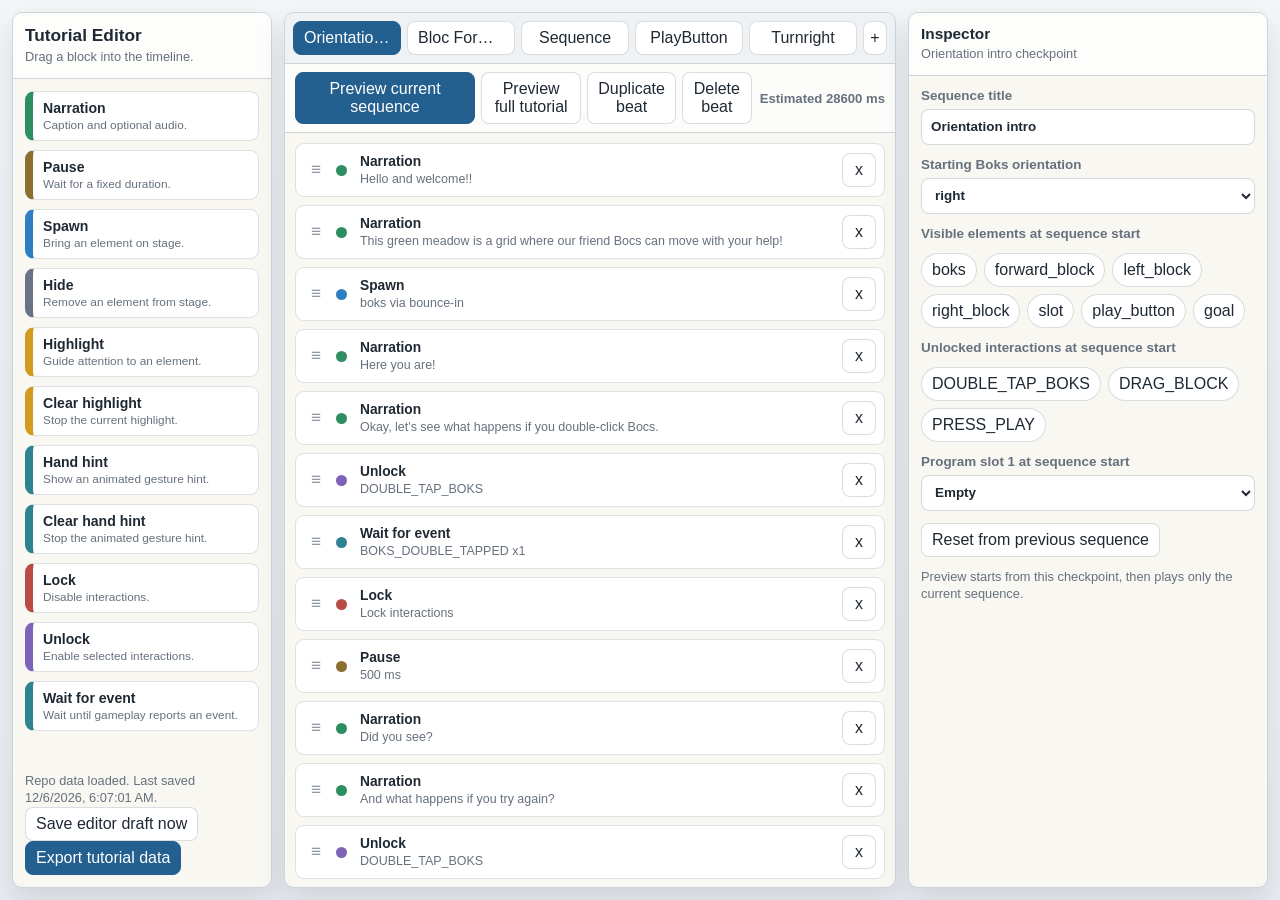
==== commit e6ec6b8f: "Improve tutorial editor sequencing and hints" ====
--- a/dev/tutorial-editor/index.html
+++ b/dev/tutorial-editor/index.html
@@ -440,6 +440,8 @@
       <div class="palette-body">
         <div id="palette" class="palette-list"></div>
         <div>
+          <p id="draftStatus" class="status"></p>
+          <button id="saveDraftBtn" type="button">Save editor draft now</button>
           <button id="exportBtn" class="primary" type="button">Export tutorial data</button>
           <p id="exportStatus" class="status"></p>
         </div>
@@ -450,7 +452,8 @@
       <div id="sequenceTabs" class="tabs"></div>
       <div class="timeline-toolbar">
         <div class="toolbar-group">
-          <button id="previewBtn" class="primary" type="button">Preview in game</button>
+          <button id="previewBtn" class="primary" type="button">Preview current sequence</button>
+          <button id="previewAllBtn" type="button">Preview full tutorial</button>
           <button id="duplicateBtn" type="button">Duplicate beat</button>
           <button id="deleteSelectedBtn" type="button">Delete beat</button>
         </div>
@@ -475,6 +478,9 @@
       { type: 'Spawn', color: 'var(--spawn)', hint: 'Bring an element on stage.' },
       { type: 'Hide', color: 'var(--hide)', hint: 'Remove an element from stage.' },
       { type: 'Highlight', color: 'var(--highlight)', hint: 'Guide attention to an element.' },
+      { type: 'Clear highlight', color: 'var(--highlight)', hint: 'Stop the current highlight.' },
+      { type: 'Hand hint', color: 'var(--wait)', hint: 'Show an animated gesture hint.' },
+      { type: 'Clear hand hint', color: 'var(--wait)', hint: 'Stop the animated gesture hint.' },
       { type: 'Lock', color: 'var(--lock)', hint: 'Disable interactions.' },
       { type: 'Unlock', color: 'var(--unlock)', hint: 'Enable selected interactions.' },
       { type: 'Wait for event', color: 'var(--wait)', hint: 'Wait until gameplay reports an event.' }
@@ -485,19 +491,29 @@
       Hide: ['fade-out', 'scale-down']
     };
     const INTERACTIONS = ['DRAG_BOKS', 'DOUBLE_TAP_BOKS', 'DRAG_BLOCK', 'DROP_IN_SLOT', 'PRESS_PLAY', 'ALL'];
-    const EVENTS = ['BOKS_DRAG_RELEASED', 'BOKS_DOUBLE_TAPPED', 'BLOCK_DROPPED_IN_SLOT', 'PLAY_PRESSED', 'PROGRAM_EXECUTION_FINISHED'];
+    const PERSISTENT_INTERACTIONS = ['DOUBLE_TAP_BOKS', 'DRAG_BLOCK', 'PRESS_PLAY'];
+    const STAGE_ELEMENTS = ['boks', 'forward_block', 'left_block', 'right_block', 'slot', 'play_button', 'goal'];
+    const ORIENTATIONS = ['right', 'down', 'left', 'up'];
+    const PROGRAM_SLOT_OPTIONS = ['forward', 'left', 'right'];
+    const HAND_HINTS = ['drag_block', 'press_play'];
+    const EVENTS = ['BOKS_DRAG_RELEASED', 'BOKS_DOUBLE_TAPPED', 'BLOCK_RELEASED_WITHOUT_SLOT', 'BLOCK_DROPPED_IN_SLOT', 'PLAY_PRESSED', 'PROGRAM_EXECUTION_FINISHED'];
     const STORAGE_KEY = 'boks-dev-tutorial-editor-draft';
+    const STORAGE_KEY_V2 = 'boks-dev-tutorial-editor-draft-v2';
 
     const state = {
       data: createDefaultData(),
       sequenceIndex: 0,
       beatIndex: -1,
+      dataSource: 'default',
+      lastDraftSavedAt: 0,
       draggedPaletteType: '',
       draggedBeatIndex: -1,
       audioAttachments: new Map(),
+      repoAudioFiles: [],
       activeAudio: null,
       previewWindow: null,
-      previewRunning: false
+      previewRunning: false,
+      previewMode: 'current'
     };
 
     const els = {
@@ -507,8 +523,11 @@
       inspector: document.getElementById('inspector'),
       summary: document.getElementById('selectedSummary'),
       duration: document.getElementById('durationLabel'),
+      draftStatus: document.getElementById('draftStatus'),
       exportStatus: document.getElementById('exportStatus'),
-      previewButton: document.getElementById('previewBtn')
+      previewButton: document.getElementById('previewBtn'),
+      previewAllButton: document.getElementById('previewAllBtn'),
+      saveDraftButton: document.getElementById('saveDraftBtn')
     };
 
     function createDefaultData() {
@@ -517,6 +536,7 @@
           {
             id: 'orientation_intro',
             title: 'Orientation intro',
+            startState: createEmptySequenceStartState(),
             beats: [
               {
                 type: 'Narration',
@@ -649,6 +669,39 @@
       return state.data.sequences[state.sequenceIndex] || state.data.sequences[0];
     }
 
+    function createEmptySequenceStartState() {
+      return {
+        visibleElements: [],
+        unlockedInteractions: [],
+        boksOrientation: 'right',
+        mainProgram: []
+      };
+    }
+
+    function normalizeSequenceStartState(input) {
+      const stateValue = input && typeof input === 'object' ? input : {};
+      const visibleElements = Array.isArray(stateValue.visibleElements)
+        ? Array.from(new Set(stateValue.visibleElements.map(normalizeElementId).filter(Boolean)))
+        : [];
+      const unlockedInteractions = Array.isArray(stateValue.unlockedInteractions)
+        ? Array.from(new Set(stateValue.unlockedInteractions.filter(value => PERSISTENT_INTERACTIONS.includes(value))))
+        : [];
+      const boksOrientation = ORIENTATIONS.includes(stateValue.boksOrientation) ? stateValue.boksOrientation : 'right';
+      const mainProgram = Array.isArray(stateValue.mainProgram)
+        ? stateValue.mainProgram.map(normalizeProgramBlock).slice(0, 8)
+        : [];
+      return {
+        visibleElements,
+        unlockedInteractions,
+        boksOrientation,
+        mainProgram
+      };
+    }
+
+    function cloneSequenceStartState(input) {
+      return normalizeSequenceStartState(JSON.parse(JSON.stringify(normalizeSequenceStartState(input))));
+    }
+
     function getSelectedBeat() {
       return getCurrentSequence()?.beats[state.beatIndex] || null;
     }
@@ -659,6 +712,9 @@
       if (type === 'Spawn') return { type, elementId: '', transition: 'fade-in', durationMs: 600, delayMs: 0 };
       if (type === 'Hide') return { type, elementId: '', transition: 'fade-out', durationMs: 400 };
       if (type === 'Highlight') return { type, elementId: '' };
+      if (type === 'Clear highlight') return { type };
+      if (type === 'Hand hint') return { type, hintType: HAND_HINTS[0] };
+      if (type === 'Clear hand hint') return { type };
       if (type === 'Lock') return { type };
       if (type === 'Unlock') return { type, interactions: [] };
       return { type: 'Wait for event', eventName: EVENTS[0], minRepetitions: 1, completionCondition: '' };
@@ -670,7 +726,13 @@
     }
 
     function normalizeEditorData() {
-      state.data.sequences.forEach(sequence => {
+      state.data.sequences.forEach((sequence, index) => {
+        if (!sequence.id) sequence.id = `sequence_${index + 1}`;
+        if (!sequence.title) sequence.title = `Sequence ${index + 1}`;
+        if (!Array.isArray(sequence.beats)) sequence.beats = [];
+        sequence.startState = sequence.startState
+          ? normalizeSequenceStartState(sequence.startState)
+          : deriveSequenceStartState(index, state.data);
         sequence.beats.forEach(beat => {
           withEditorDefaults(beat);
           if (beat.type !== 'Narration') return;
@@ -679,6 +741,7 @@
           if (beat.audioSrc && !beat.audioFilename) beat.audioFilename = String(beat.audioSrc).split('/').pop();
           if (beat.audioSrc && !beat.audioSource) beat.audioSource = beat.audioSrc;
           delete beat.audioSrc;
+          if (!beat.audioSource && beat.audioFilename) beat.audioSource = getRepoAudioPath(beat);
         });
         updateGeneratedAudioFilenames(sequence);
       });
@@ -718,6 +781,28 @@
       renderTimeline();
       renderInspector();
       persistDraft();
+      renderDraftStatus();
+    }
+
+    function renderDraftStatus() {
+      if (!els.draftStatus) return;
+      const sourceLabel = ({
+        draft: 'Draft loaded',
+        repo: 'Repo data loaded',
+        default: 'Default sample loaded'
+      })[state.dataSource] || 'Editor data loaded';
+      const saveLabel = state.lastDraftSavedAt
+        ? ` Last saved ${formatTimestamp(state.lastDraftSavedAt)}.`
+        : ' Not saved yet.';
+      els.draftStatus.textContent = `${sourceLabel}.${saveLabel}`;
+    }
+
+    function formatTimestamp(timestamp) {
+      try {
+        return new Date(timestamp).toLocaleString();
+      } catch (_err) {
+        return 'just now';
+      }
     }
 
     function renderPalette() {
@@ -834,8 +919,7 @@
     function renderInspector() {
       const beat = getSelectedBeat();
       if (!beat) {
-        els.summary.textContent = 'No beat selected.';
-        els.inspector.innerHTML = '<div class="empty-state">Select a beat from the timeline to configure it.</div>';
+        renderSequenceInspector();
         return;
       }
       els.summary.textContent = `${beat.type} beat`;
@@ -858,6 +942,12 @@
         fields.push(numberField('durationMs', 'Duration ms', beat.durationMs || 0));
       } else if (beat.type === 'Highlight') {
         fields.push(textField('elementId', 'Element id', beat.elementId || ''));
+      } else if (beat.type === 'Clear highlight') {
+        fields.push('<div class="empty-state">Stops whichever tutorial highlight is currently active.</div>');
+      } else if (beat.type === 'Hand hint') {
+        fields.push(selectField('hintType', 'Hint type', HAND_HINTS, beat.hintType || HAND_HINTS[0]));
+      } else if (beat.type === 'Clear hand hint') {
+        fields.push('<div class="empty-state">Stops the animated gesture hint.</div>');
       } else if (beat.type === 'Lock') {
         fields.push('<div class="empty-state">No configuration needed.</div>');
       } else if (beat.type === 'Unlock') {
@@ -871,33 +961,66 @@
       bindInspectorFields();
     }
 
-    function textField(key, label, value) {
-      return `<label>${label}<input data-field="${key}" type="text" value="${escapeAttr(value)}"></label>`;
-    }
-
-    function numberField(key, label, value) {
-      return `<label>${label}<input data-field="${key}" type="number" min="0" step="1" value="${escapeAttr(value)}"></label>`;
+    function renderSequenceInspector() {
+      const sequence = getCurrentSequence();
+      if (!sequence) {
+        els.summary.textContent = 'No sequence selected.';
+        els.inspector.innerHTML = '<div class="empty-state">Select a sequence to edit its checkpoint.</div>';
+        return;
+      }
+      const startState = normalizeSequenceStartState(sequence.startState);
+      els.summary.textContent = `${sequence.title || sequence.id || 'Sequence'} checkpoint`;
+      els.inspector.innerHTML = [
+        textField('title', 'Sequence title', sequence.title || '', 'data-sequence-field'),
+        selectField('boksOrientation', 'Starting Boks orientation', ORIENTATIONS, startState.boksOrientation, 'data-sequence-field'),
+        tagPickerField('visibleElements', 'Visible elements at sequence start', STAGE_ELEMENTS, startState.visibleElements, 'data-sequence-tag-field'),
+        tagPickerField('unlockedInteractions', 'Unlocked interactions at sequence start', PERSISTENT_INTERACTIONS, startState.unlockedInteractions, 'data-sequence-tag-field'),
+        programSlotField(startState.mainProgram),
+        '<div class="audio-row"><button id="resetSequenceStateBtn" type="button">Reset from previous sequence</button></div>',
+        '<div class="hint">Preview starts from this checkpoint, then plays only the current sequence.</div>'
+      ].join('');
+      bindSequenceInspectorFields();
+    }
+
+    function programSlotField(mainProgram) {
+      const selected = mainProgram[0] || '';
+      return `
+        <label>Program slot 1 at sequence start
+          <select data-sequence-program-slot="0">
+            <option value="">Empty</option>
+            ${PROGRAM_SLOT_OPTIONS.map(option => `<option value="${escapeAttr(option)}"${option === selected ? ' selected' : ''}>${escapeHtml(option)}</option>`).join('')}
+          </select>
+        </label>
+      `;
+    }
+
+    function textField(key, label, value, attrName = 'data-field') {
+      return `<label>${label}<input ${attrName}="${key}" type="text" value="${escapeAttr(value)}"></label>`;
+    }
+
+    function numberField(key, label, value, attrName = 'data-field') {
+      return `<label>${label}<input ${attrName}="${key}" type="number" min="0" step="1" value="${escapeAttr(value)}"></label>`;
     }
 
     function textareaField(key, label, value) {
       return `<label>${label}<textarea data-field="${key}">${escapeHtml(value)}</textarea></label>`;
     }
 
-    function selectField(key, label, options, value) {
+    function selectField(key, label, options, value, attrName = 'data-field') {
       return `
         <label>${label}
-          <select data-field="${key}">
+          <select ${attrName}="${key}">
             ${options.map(option => `<option value="${escapeAttr(option)}"${option === value ? ' selected' : ''}>${escapeHtml(option)}</option>`).join('')}
           </select>
         </label>
       `;
     }
 
-    function tagPickerField(key, label, options, selected) {
+    function tagPickerField(key, label, options, selected, attrName = 'data-field') {
       const active = new Set(selected);
       return `
         <label>${label}</label>
-        <div class="tag-picker" data-field="${key}">
+        <div class="tag-picker" ${attrName}="${key}">
           ${options.map(option => `<button class="tag${active.has(option) ? ' active' : ''}" type="button" data-value="${escapeAttr(option)}">${escapeHtml(option)}</button>`).join('')}
         </div>
       `;
@@ -906,12 +1029,20 @@
     function audioSectionField(beat) {
       const attachment = state.audioAttachments.get(beat._editorId);
       const loadedLabel = getAudioLoadedLabel(beat, attachment);
+      const selectedRepoAudio = getSelectedRepoAudioName(beat);
       return `
         <div class="audio-box">
+          <label>Repo audio file
+            <select id="repoAudioSelect">
+              <option value="">Select file from assets/audio/sfx/gameplay</option>
+              ${state.repoAudioFiles.map(filename => `<option value="${escapeAttr(filename)}"${filename === selectedRepoAudio ? ' selected' : ''}>${escapeHtml(filename)}</option>`).join('')}
+            </select>
+          </label>
           <label>Export filename
             <input data-field="audioFilename" type="text" value="${escapeAttr(beat.audioFilename || '')}">
           </label>
           <div class="audio-row">
+            <button id="refreshRepoAudioBtn" type="button">Refresh repo files</button>
             <button id="chooseAudioBtn" type="button">Choose audio file</button>
             <button id="playAudioBtn" type="button">${state.activeAudio ? 'Stop' : 'Play'}</button>
             <button id="regenerateAudioBtn" type="button">Regenerate filename</button>
@@ -920,6 +1051,7 @@
             <input data-field="audioSource" type="text" value="${escapeAttr(beat.audioSource || '')}">
           </label>
           <div class="hint">${escapeHtml(loadedLabel)}</div>
+          <div class="hint">Preview URL: ${escapeHtml(getPreviewAudioSrc(beat) || 'none')}</div>
           <div id="audioWarning" class="audio-warning${beat.audioLoadFailed ? ' show' : ''}">file not found</div>
           <input id="audioFileInput" type="file" accept="audio/*" hidden>
         </div>
@@ -928,9 +1060,18 @@
 
     function getAudioLoadedLabel(beat, attachment) {
       if (attachment?.name) return `Loaded: ${attachment.name}`;
+      const selectedRepoAudio = getSelectedRepoAudioName(beat);
+      if (selectedRepoAudio) return `Repo file: ${selectedRepoAudio}`;
       if (beat.audioSource) return `Loaded path: ${beat.audioSource}`;
       if (beat.audioDisplayName) return `Previously selected: ${beat.audioDisplayName}. Rechoose it or paste its path to preview/export.`;
       return `Suggested export: ${beat.audioFilename || ''}`;
+    }
+
+    function getSelectedRepoAudioName(beat) {
+      const source = String(beat?.audioSource || '').trim();
+      if (/^\/?assets\/audio\/sfx\/gameplay\//i.test(source)) return source.split('/').pop() || '';
+      const filename = String(beat?.audioFilename || '').trim();
+      return state.repoAudioFiles.includes(filename) ? filename : '';
     }
 
     function bindInspectorFields() {
@@ -942,6 +1083,8 @@
       document.getElementById('chooseAudioBtn')?.addEventListener('click', () => {
         document.getElementById('audioFileInput')?.click();
       });
+      document.getElementById('repoAudioSelect')?.addEventListener('change', handleRepoAudioSelected);
+      document.getElementById('refreshRepoAudioBtn')?.addEventListener('click', refreshRepoAudioFilesForInspector);
       document.getElementById('audioFileInput')?.addEventListener('change', handleAudioFilePicked);
       document.getElementById('playAudioBtn')?.addEventListener('click', toggleSelectedAudio);
       document.getElementById('regenerateAudioBtn')?.addEventListener('click', regenerateSelectedAudioFilename);
@@ -959,6 +1102,100 @@
       });
     }
 
+    function handleRepoAudioSelected(event) {
+      const beat = getSelectedBeat();
+      const filename = String(event.target.value || '').trim();
+      if (!beat) return;
+      if (!filename) {
+        beat.audioSource = '';
+        beat.audioDisplayName = '';
+        beat.audioLoadFailed = false;
+        persistDraft();
+        renderInspector();
+        return;
+      }
+      const previousAttachment = state.audioAttachments.get(beat._editorId);
+      if (previousAttachment?.kind === 'file' && previousAttachment?.objectUrl) {
+        try { URL.revokeObjectURL(previousAttachment.objectUrl); } catch (_err) {}
+      }
+      state.audioAttachments.delete(beat._editorId);
+      beat.audioFilename = filename;
+      beat.audioFilenameEdited = true;
+      beat.audioSource = `assets/audio/sfx/gameplay/${filename}`;
+      beat.audioDisplayName = filename;
+      beat.audioDraftDataUrl = '';
+      beat.audioDraftBase64 = '';
+      beat.audioDraftMimeType = '';
+      beat.audioLoadFailed = false;
+      testAudioSource(beat);
+      persistDraft();
+      renderInspector();
+    }
+
+    async function refreshRepoAudioFilesForInspector() {
+      els.exportStatus.textContent = 'Refreshing repo audio files...';
+      await loadRepoAudioFiles();
+      els.exportStatus.textContent = `Loaded ${state.repoAudioFiles.length} repo audio files.`;
+      renderInspector();
+    }
+
+    function bindSequenceInspectorFields() {
+      els.inspector.querySelectorAll('[data-sequence-field]').forEach(input => {
+        input.addEventListener('input', updateSequenceFromInput);
+        input.addEventListener('change', updateSequenceFromInput);
+      });
+      els.inspector.querySelectorAll('[data-sequence-tag-field] .tag').forEach(button => {
+        button.addEventListener('click', () => {
+          const sequence = getCurrentSequence();
+          if (!sequence) return;
+          const field = button.closest('[data-sequence-tag-field]')?.dataset.sequenceTagField;
+          const value = button.dataset.value;
+          if (!field || !value) return;
+          const set = new Set(sequence.startState?.[field] || []);
+          if (set.has(value)) set.delete(value);
+          else set.add(value);
+          sequence.startState[field] = field === 'visibleElements'
+            ? Array.from(set).map(normalizeElementId).filter(Boolean)
+            : Array.from(set).filter(item => PERSISTENT_INTERACTIONS.includes(item));
+          render();
+        });
+      });
+      els.inspector.querySelectorAll('[data-sequence-program-slot]').forEach(input => {
+        input.addEventListener('change', updateSequenceProgramSlotFromInput);
+      });
+      document.getElementById('resetSequenceStateBtn')?.addEventListener('click', () => {
+        const sequence = getCurrentSequence();
+        if (!sequence) return;
+        sequence.startState = deriveSequenceStartState(state.sequenceIndex, state.data);
+        render();
+      });
+    }
+
+    function updateSequenceProgramSlotFromInput(event) {
+      const sequence = getCurrentSequence();
+      if (!sequence) return;
+      sequence.startState = normalizeSequenceStartState(sequence.startState);
+      const slotIndex = Math.max(0, Number(event.target.dataset.sequenceProgramSlot) || 0);
+      const nextProgram = sequence.startState.mainProgram.slice();
+      nextProgram[slotIndex] = normalizeProgramBlock(event.target.value);
+      sequence.startState.mainProgram = nextProgram;
+      render();
+    }
+
+    function updateSequenceFromInput(event) {
+      const sequence = getCurrentSequence();
+      if (!sequence) return;
+      const key = event.target.dataset.sequenceField;
+      if (key === 'title') sequence.title = event.target.value;
+      else {
+        sequence.startState = normalizeSequenceStartState(sequence.startState);
+        sequence.startState[key] = event.target.value;
+      }
+      renderTabs();
+      renderInspector();
+      persistDraft();
+    }
+
     function updateBeatFromInput(event) {
       const beat = getSelectedBeat();
       if (!beat) return;
@@ -971,8 +1208,19 @@
         const filenameInput = els.inspector.querySelector('[data-field="audioFilename"]');
         if (filenameInput) filenameInput.value = beat.audioFilename;
       }
-      if (key === 'audioFilename') beat.audioFilenameEdited = true;
+      if (key === 'audioFilename') {
+        beat.audioFilenameEdited = true;
+        const filename = String(beat.audioFilename || '').trim();
+        if (state.repoAudioFiles.includes(filename)) {
+          state.audioAttachments.delete(beat._editorId);
+          beat.audioSource = getRepoAudioPath(beat);
+          beat.audioDisplayName = filename;
+          beat.audioLoadFailed = false;
+          testAudioSource(beat);
+        }
+      }
       if (key === 'audioSource') {
+        state.audioAttachments.delete(beat._editorId);
         beat.audioLoadFailed = false;
         testAudioSource(beat);
       }
@@ -980,27 +1228,40 @@
       persistDraft();
     }
 
-    function handleAudioFilePicked(event) {
+    async function handleAudioFilePicked(event) {
       const beat = getSelectedBeat();
       const file = event.target.files?.[0];
       if (!beat || !file) return;
+      const previousAttachment = state.audioAttachments.get(beat._editorId);
+      if (previousAttachment?.objectUrl) {
+        try { URL.revokeObjectURL(previousAttachment.objectUrl); } catch (_err) {}
+      }
       const objectUrl = URL.createObjectURL(file);
-      const filePath = getPickedFilePath(file);
+      const repoAudioPath = `assets/audio/sfx/gameplay/${file.name}`;
       state.audioAttachments.set(beat._editorId, {
         kind: 'file',
         file,
         name: file.name,
         objectUrl
       });
+      beat.audioFilename = file.name;
+      beat.audioFilenameEdited = true;
       beat.audioDisplayName = file.name;
-      if (filePath) beat.audioSource = filePath;
+      beat.audioSource = repoAudioPath;
+      beat.audioDraftDataUrl = await fileToDataUrl(file).catch(() => '');
+      beat.audioDraftBase64 = beat.audioDraftDataUrl ? String(beat.audioDraftDataUrl).split(',')[1] || '' : '';
+      beat.audioDraftMimeType = file.type || 'audio/mpeg';
       beat.audioLoadFailed = false;
+      testAudioSource(beat);
+      event.target.value = '';
       persistDraft();
       renderInspector();
     }
 
-    function getPickedFilePath(file) {
-      return file.path || file.mozFullPath || file.webkitRelativePath || '';
+    function getRepoAudioPath(beat) {
+      const filename = String(beat?.audioFilename || '').trim();
+      if (!filename) return '';
+      return `assets/audio/sfx/gameplay/${filename}`;
     }
 
     function toggleSelectedAudio() {
@@ -1045,17 +1306,30 @@
 
     function getPreviewAudioSrc(beat) {
       const attachment = state.audioAttachments.get(beat._editorId);
-      if (attachment?.objectUrl) return attachment.objectUrl;
-      if (!beat.audioSource) return '';
-      if (/^https?:\/\//i.test(beat.audioSource)) return beat.audioSource;
-      if (/^\/?audio\//i.test(beat.audioSource)) return `/${beat.audioSource.replace(/^\//, '')}`;
-      return `/dev/tutorial-editor/api/local-audio?path=${encodeURIComponent(beat.audioSource)}`;
-    }
-
-    function testAudioSource(beat) {
-      if (!beat.audioSource) return;
-      const audio = new Audio(getPreviewAudioSrc(beat));
-      audio.addEventListener('canplaythrough', () => {
+      if (attachment?.objectUrl && attachment.kind !== 'repo') return attachment.objectUrl;
+      if (beat.audioDraftDataUrl) return beat.audioDraftDataUrl;
+      const source = beat.audioSource || getRepoAudioPath(beat);
+      if (!source) return '';
+      if (/^https?:\/\//i.test(source)) return source;
+      if (/^\/?assets\//i.test(source)) return `/${source.replace(/^\//, '')}`;
+      if (/^\/?audio\//i.test(source)) return `/${source.replace(/^\//, '')}`;
+      return `/dev/tutorial-editor/api/local-audio?path=${encodeURIComponent(source)}`;
+    }
+
+    async function testAudioSource(beat) {
+      if (!beat.audioSource && !beat.audioFilename) return;
+      const src = getPreviewAudioSrc(beat);
+      if (!src) return;
+      try {
+        const response = await fetch(src, { cache: 'no-store' });
+        beat.audioLoadFailed = !response.ok;
+        renderInspector();
+        return;
+      } catch (_err) {
+        // Fall through to Audio for blob/data URLs or browser-only sources.
+      }
+      const audio = new Audio(src);
+      audio.addEventListener('canplay', () => {
         beat.audioLoadFailed = false;
         renderInspector();
       }, { once: true });
@@ -1069,14 +1343,25 @@
     function regenerateSelectedAudioFilename() {
       const beat = getSelectedBeat();
       if (!beat || beat.type !== 'Narration') return;
+      const previousRepoPath = getRepoAudioPath(beat);
       beat.audioFilename = suggestAudioFilename(beat.caption || '', getNarrationIndex(getCurrentSequence(), beat));
       beat.audioFilenameEdited = false;
+      if (!beat.audioSource || beat.audioSource === previousRepoPath || /^\/?assets\/audio\/sfx\/gameplay\//i.test(beat.audioSource)) {
+        beat.audioSource = getRepoAudioPath(beat);
+      }
+      beat.audioLoadFailed = false;
+      testAudioSource(beat);
       render();
     }
 
     function addSequence() {
       const number = state.data.sequences.length + 1;
-      state.data.sequences.push({ id: `sequence_${number}`, title: `Sequence ${number}`, beats: [] });
+      state.data.sequences.push({
+        id: `sequence_${number}`,
+        title: `Sequence ${number}`,
+        startState: deriveSequenceStartState(state.data.sequences.length, state.data),
+        beats: []
+      });
       state.sequenceIndex = state.data.sequences.length - 1;
       state.beatIndex = -1;
       render();
@@ -1125,43 +1410,232 @@
       render();
     }
 
-    async function previewSequence() {
+    async function previewSequence(mode = 'current') {
       if (state.previewRunning) {
         stopPreviewInGame();
         return;
       }
+      state.previewMode = mode;
+      const previewUrl = new URL(`/?tutorialPreview=${Date.now()}`, window.location.href);
+      const previewWindow = window.open('about:blank', 'boks-tutorial-preview');
+      if (!previewWindow) {
+        els.exportStatus.textContent = 'Popup blocked. Opening preview in this tab...';
+        exportTutorialData({ silent: true }).catch(() => {});
+        window.location.href = previewUrl.href;
+        return;
+      }
+      previewWindow.document.write('<!doctype html><title>BOKS preview</title><p style="font-family:sans-serif">Preparing tutorial preview...</p>');
+      previewWindow.document.close();
       try {
-        await exportTutorialData({ silent: true });
-        await startPreviewInGame();
+        exportTutorialData({ silent: true }).catch(() => {});
+        const legacyData = mode === 'all'
+          ? await buildFullPreviewLegacyData()
+          : await buildPreviewLegacyData(state.sequenceIndex);
+        await startPreviewInGame(previewWindow, previewUrl.href, legacyData);
       } catch (err) {
+        if (!previewWindow.closed) {
+          previewWindow.document.open();
+          previewWindow.document.write(`<!doctype html><title>BOKS preview failed</title><p style="font-family:sans-serif;color:#9b2c2c">Preview failed: ${escapeHtml(err.message)}</p>`);
+          previewWindow.document.close();
+        }
         state.previewRunning = false;
+        state.previewWindow = null;
+        state.previewMode = 'current';
         updatePreviewButton();
         els.exportStatus.textContent = `Preview failed: ${err.message}`;
       }
     }
 
-    async function startPreviewInGame() {
-      const previewUrl = new URL(`/?tutorialPreview=${Date.now()}`, window.location.href);
-      const previewWindow = window.open(previewUrl.href, 'boks-tutorial-preview');
-      if (!previewWindow) throw new Error('popup blocked');
+    async function startPreviewInGame(previewWindow, previewUrl, legacyData) {
+      previewWindow.location.href = previewUrl;
       state.previewWindow = previewWindow;
       state.previewRunning = true;
       updatePreviewButton();
-      els.exportStatus.textContent = 'Preview opening in game...';
-      await waitForGamePreview(previewWindow);
-      els.exportStatus.textContent = 'Preview running in the real game.';
-    }
-
-    async function waitForGamePreview(previewWindow) {
+      els.exportStatus.textContent = state.previewMode === 'all'
+        ? 'Full tutorial preview opening in game...'
+        : 'Preview opening in game...';
+      await waitForGamePreview(previewWindow, legacyData);
+    }
+
+    async function waitForGamePreview(previewWindow, legacyData) {
       const started = await waitUntil(() => {
         if (previewWindow.closed) throw new Error('preview window closed');
         const doc = previewWindow.document;
         const button = doc?.getElementById('startTutorialBtn');
-        if (!button || !previewWindow.BOKS_TUTORIAL_DATA?.intro) return false;
-        button.click();
+        if (!button || !previewWindow.BOKS_TUTORIAL_DATA || !previewWindow.BOKS_TUTORIAL_PREVIEW?.startWithAudio) return false;
+        previewWindow.BOKS_TUTORIAL_DATA = legacyData;
+        showPreviewStartOverlay(previewWindow);
         return true;
       }, 12000);
       if (!started) throw new Error('game did not become ready');
+    }
+
+    async function buildPreviewLegacyData(sequenceIndex) {
+      normalizeEditorData();
+      const sequence = state.data.sequences[sequenceIndex] || state.data.sequences[0] || { id: 'intro', title: 'Intro', beats: [] };
+      const beats = buildSequenceStartSetupBeats(getResolvedSequenceStartState(sequenceIndex));
+      for (let i = 0; i < sequence.beats.length; i++) {
+        const beat = sequence.beats[i];
+        if (beat.type !== 'Narration') {
+          beats.push(...canonicalBeatToLegacy(stripInternalFields(beat), i));
+          continue;
+        }
+        const legacyBeat = {
+          id: legacyBeatId(beat, i),
+          type: 'narration',
+          text: beat.caption || '',
+          durationMs: Number(beat.durationMs) || 0
+        };
+        const audioSrc = await resolvePreviewAudioSrc(beat);
+        if (audioSrc) legacyBeat.audio = audioSrc;
+        beats.push(legacyBeat);
+      }
+      return { intro: { id: sequence.id || 'intro', title: sequence.title || 'Intro', beats } };
+    }
+
+    async function buildFullPreviewLegacyData() {
+      normalizeEditorData();
+      const sequences = Array.isArray(state.data?.sequences) ? state.data.sequences : [];
+      const firstSequence = sequences[0] || { id: 'intro', title: 'Intro', beats: [], startState: createEmptySequenceStartState() };
+      const beats = [];
+      for (let sequenceIndex = 0; sequenceIndex < sequences.length; sequenceIndex++) {
+        const sequence = sequences[sequenceIndex];
+        const currentStart = getResolvedSequenceStartState(sequenceIndex);
+        if (sequenceIndex === 0) {
+          beats.push(...buildSequenceStartSetupBeats(currentStart));
+        } else {
+          const previousFinal = buildDerivedSequenceFinalSnapshot(sequenceIndex - 1);
+          beats.push(...buildSequenceTransitionSetupBeats(previousFinal, currentStart));
+        }
+        const sequenceBeats = Array.isArray(sequence?.beats) ? sequence.beats : [];
+        for (let beatIndex = 0; beatIndex < sequenceBeats.length; beatIndex++) {
+          const beat = sequenceBeats[beatIndex];
+          if (beat.type !== 'Narration') {
+            beats.push(...canonicalBeatToLegacy(stripInternalFields(beat), `${sequenceIndex}-${beatIndex}`));
+            continue;
+          }
+          const legacyBeat = {
+            id: legacyBeatId(beat, `${sequenceIndex}-${beatIndex}`),
+            type: 'narration',
+            text: beat.caption || '',
+            durationMs: Number(beat.durationMs) || 0
+          };
+          const audioSrc = await resolvePreviewAudioSrc(beat);
+          if (audioSrc) legacyBeat.audio = audioSrc;
+          beats.push(legacyBeat);
+        }
+      }
+      return {
+        intro: {
+          id: firstSequence.id || 'intro',
+          title: `${firstSequence.title || 'Intro'} full preview`,
+          beats
+        }
+      };
+    }
+
+    async function resolvePreviewAudioSrc(beat) {
+      const attachment = state.audioAttachments.get(beat._editorId);
+      if (attachment?.file) {
+        try { return await fileToDataUrl(attachment.file); } catch (_e) {}
+      }
+      if (attachment?.objectUrl && attachment.kind !== 'repo') return attachment.objectUrl;
+      if (beat.audioDraftDataUrl) return beat.audioDraftDataUrl;
+      const src = beat.audioSource || getRepoAudioPath(beat) || '';
+      if (!src) return '';
+      if (/^https?:\/\//i.test(src)) return src;
+      if (/^\/?assets\//i.test(src)) return `/${src.replace(/^\//, '')}`;
+      try {
+        const url = `/dev/tutorial-editor/api/local-audio?path=${encodeURIComponent(src)}`;
+        const res = await fetch(url, { cache: 'no-store' });
+        if (res.ok) {
+          const blob = await res.blob();
+          return await blobToDataUrl(blob);
+        }
+      } catch (_e) {}
+      return '';
+    }
+
+    function fileToDataUrl(file) {
+      return new Promise((resolve, reject) => {
+        const reader = new FileReader();
+        reader.onload = () => resolve(String(reader.result));
+        reader.onerror = () => reject(reader.error);
+        reader.readAsDataURL(file);
+      });
+    }
+
+    function blobToDataUrl(blob) {
+      return new Promise((resolve, reject) => {
+        const reader = new FileReader();
+        reader.onload = () => resolve(String(reader.result));
+        reader.onerror = () => reject(reader.error);
+        reader.readAsDataURL(blob);
+      });
+    }
+
+    function buildLegacyDataObject(data, sequenceIndex) {
+      const sequence = data.sequences[sequenceIndex] || data.sequences[0] || { id: 'intro', title: 'Intro', beats: [] };
+      return {
+        intro: {
+          id: sequence.id || 'intro',
+          title: sequence.title || 'Intro',
+          beats: [
+            ...buildSequenceStartSetupBeats(getResolvedSequenceStartState(sequenceIndex, data)),
+            ...sequence.beats.flatMap((beat, index) => canonicalBeatToLegacy(beat, index))
+          ]
+        }
+      };
+    }
+
+    function showPreviewStartOverlay(previewWindow) {
+      const doc = previewWindow.document;
+      if (doc.getElementById('tutorialPreviewStartOverlay')) return;
+      const overlay = doc.createElement('div');
+      overlay.id = 'tutorialPreviewStartOverlay';
+      overlay.innerHTML = `
+        <button type="button">Start preview with audio</button>
+        <p>Chrome needs one real click in the game window before narration audio can play.</p>
+      `;
+      overlay.style.cssText = [
+        'position:fixed',
+        'inset:0',
+        'z-index:999999',
+        'display:grid',
+        'place-content:center',
+        'gap:14px',
+        'text-align:center',
+        'background:rgba(248,247,242,0.92)',
+        'font-family:Trebuchet MS, sans-serif',
+        'color:#1f2933'
+      ].join(';');
+      const startButton = overlay.querySelector('button');
+      startButton.style.cssText = [
+        'min-width:240px',
+        'min-height:56px',
+        'border:0',
+        'border-radius:999px',
+        'background:#235f8f',
+        'color:white',
+        'font:inherit',
+        'font-weight:800',
+        'cursor:pointer',
+        'box-shadow:0 12px 26px rgba(31,41,51,0.22)'
+      ].join(';');
+      doc.body.appendChild(overlay);
+      const script = doc.createElement('script');
+      script.textContent = `
+        (() => {
+          const overlay = document.getElementById('tutorialPreviewStartOverlay');
+          const button = overlay?.querySelector('button');
+          button?.addEventListener('click', () => {
+            overlay?.remove();
+            window.BOKS_TUTORIAL_PREVIEW?.startWithAudio?.();
+          }, { once: true });
+        })();
+      `;
+      doc.body.appendChild(script);
+      els.exportStatus.textContent = 'Preview ready. Click "Start preview with audio" in the game window.';
     }
 
     function stopPreviewInGame() {
@@ -1172,12 +1646,18 @@
       if (previewWindow && !previewWindow.closed) previewWindow.close();
       state.previewWindow = null;
       state.previewRunning = false;
+      state.previewMode = 'current';
       updatePreviewButton();
       els.exportStatus.textContent = 'Preview stopped.';
     }
 
     function updatePreviewButton() {
-      els.previewButton.textContent = state.previewRunning ? 'Stop preview' : 'Preview in game';
+      els.previewButton.textContent = state.previewRunning && state.previewMode === 'current'
+        ? 'Stop preview'
+        : 'Preview current sequence';
+      els.previewAllButton.textContent = state.previewRunning && state.previewMode === 'all'
+        ? 'Stop preview'
+        : 'Preview full tutorial';
     }
 
     function waitUntil(check, timeoutMs) {
@@ -1218,10 +1698,25 @@
           body: JSON.stringify({ source, legacySource, files })
         });
         if (response.ok) {
-          if (!silent) els.exportStatus.textContent = 'Exported TS and legacy tutorial data.';
+          let result = {};
+          try {
+            result = await response.json();
+          } catch (_err) {}
+          const warningText = result.warnings?.length
+            ? ` Warnings: ${result.warnings.join(' | ')}`
+            : '';
+          if (!silent) els.exportStatus.textContent = `Exported TS and legacy tutorial data.${warningText}`;
           return;
         }
-        if (silent) throw new Error('silent export failed');
+        let message = `export failed (${response.status})`;
+        try {
+          const result = await response.json();
+          if (result?.error) message = result.error;
+        } catch (_err) {
+          const text = await response.text().catch(() => '');
+          if (text) message = text;
+        }
+        if (silent) throw new Error(message);
       } catch (_err) {
         if (silent) throw _err;
         // Static hosting fallback below.
@@ -1253,6 +1748,7 @@
         sequences: data.sequences.map(sequence => ({
           id: sequence.id,
           title: sequence.title,
+          startState: normalizeSequenceStartState(sequence.startState),
           beats: sequence.beats.map(stripInternalFields)
         }))
       };
@@ -1268,7 +1764,10 @@
         intro: {
           id: sequence.id || 'intro',
           title: sequence.title || 'Intro',
-          beats: sequence.beats.flatMap((beat, index) => canonicalBeatToLegacy(beat, index))
+          beats: [
+            ...buildSequenceStartSetupBeats(getResolvedSequenceStartState(sequenceIndex, data)),
+            ...sequence.beats.flatMap((beat, index) => canonicalBeatToLegacy(beat, index))
+          ]
         }
       };
       return `(() => {\n  window.BOKS_TUTORIAL_DATA = ${JSON.stringify(legacy, null, 2)};\n})();\n`;
@@ -1297,15 +1796,20 @@
       if (beat.type === 'Highlight') {
         return [{ id: legacyBeatId(beat, index), type: 'call', action: 'highlightElement', target: beat.elementId || '' }];
       }
+      if (beat.type === 'Clear highlight') {
+        return [{ id: legacyBeatId(beat, index), type: 'call', action: 'clearHighlight' }];
+      }
+      if (beat.type === 'Hand hint') {
+        return [{ id: legacyBeatId(beat, index), type: 'call', action: handHintActionForBeat(beat) }];
+      }
+      if (beat.type === 'Clear hand hint') {
+        return [{ id: legacyBeatId(beat, index), type: 'call', action: 'clearHandHint' }];
+      }
       if (beat.type === 'Lock') {
-        return [{ id: legacyBeatId(beat, index), type: 'call', action: 'lockBoksDoubleClick' }];
+        return interactionCallsForBeat(beat, index, 'lock');
       }
       if (beat.type === 'Unlock') {
-        const interactions = beat.interactions || [];
-        if (interactions.includes('ALL') || interactions.includes('DOUBLE_TAP_BOKS')) {
-          return [{ id: legacyBeatId(beat, index), type: 'call', action: 'unlockBoksDoubleClick' }];
-        }
-        return [{ id: legacyBeatId(beat, index), type: 'call', action: 'unlockInteractions', interactions }];
+        return interactionCallsForBeat(beat, index, 'unlock');
       }
       if (beat.type === 'Wait for event') {
         return [{
@@ -1318,16 +1822,248 @@
       return [];
     }
 
+    function interactionCallsForBeat(beat, index, mode) {
+      const prefix = mode === 'lock' ? 'lock' : 'unlock';
+      const interactions = normalizeInteractionList(beat.interactions, mode);
+      if (!interactions.length) return [];
+      return interactions.map((interaction, actionIndex) => ({
+        id: `${legacyBeatId(beat, index)}-${actionIndex + 1}`,
+        type: 'call',
+        action: interactionToLegacyAction(interaction, prefix)
+      })).filter(call => !!call.action);
+    }
+
+    function handHintActionForBeat(beat) {
+      if ((beat.hintType || HAND_HINTS[0]) === 'drag_block') return 'showDragHandHint';
+      if (beat.hintType === 'press_play') return 'showPlayHandHint';
+      return 'showDragHandHint';
+    }
+
+    function interactionToLegacyAction(interaction, prefix) {
+      if (interaction === 'DOUBLE_TAP_BOKS') return `${prefix}BoksDoubleClick`;
+      if (interaction === 'DRAG_BLOCK') return `${prefix}DragBlock`;
+      if (interaction === 'PRESS_PLAY') return `${prefix}Play`;
+      return '';
+    }
+
+    function normalizeInteractionList(interactions, mode = 'unlock') {
+      const list = Array.isArray(interactions) ? interactions.filter(Boolean) : [];
+      if (list.includes('ALL')) return ['DOUBLE_TAP_BOKS', 'DRAG_BLOCK', 'PRESS_PLAY'];
+      if (!list.length && mode === 'lock') return ['DOUBLE_TAP_BOKS', 'DRAG_BLOCK', 'PRESS_PLAY'];
+      return Array.from(new Set(list));
+    }
+
+    function buildSequenceStartSetupBeats(snapshot) {
+      const beats = [];
+      const visibleOrder = ['boks', 'forward_block', 'left_block', 'right_block', 'slot', 'play_button', 'goal'];
+      visibleOrder.forEach((elementId, index) => {
+        if (!snapshot.visibleElements.has(elementId)) return;
+        beats.push({
+          id: `setup-${index + 1}-${elementId}`,
+          type: 'call',
+          action: spawnActionForElement(elementId)
+        });
+      });
+      if (snapshot.visibleElements.has('boks') && snapshot.boksOrientation !== 'right') {
+        beats.push({
+          id: `setup-boks-facing-${snapshot.boksOrientation}`,
+          type: 'call',
+          action: `setBoksOrientation${toPascalCase(snapshot.boksOrientation)}`
+        });
+      }
+      normalizeInteractionList(Array.from(snapshot.unlockedInteractions), 'unlock').forEach((interaction, index) => {
+        beats.push({
+          id: `setup-unlock-${index + 1}-${interaction.toLowerCase()}`,
+          type: 'call',
+          action: interactionToLegacyAction(interaction, 'unlock')
+        });
+      });
+      snapshot.mainProgram.forEach((blockType, index) => {
+        if (!blockType) return;
+        beats.push({
+          id: `setup-program-main-${index + 1}-${blockType}`,
+          type: 'call',
+          action: 'setMainProgramSlot',
+          target: `${index}:${blockType}`
+        });
+      });
+      return beats;
+    }
+
+    function buildSequenceTransitionSetupBeats(previousSnapshot, currentSnapshot) {
+      const beats = [];
+      const visibleOrder = ['boks', 'forward_block', 'left_block', 'right_block', 'slot', 'play_button', 'goal'];
+      visibleOrder.forEach((elementId, index) => {
+        if (!currentSnapshot.visibleElements.has(elementId)) return;
+        if (previousSnapshot.visibleElements.has(elementId)) return;
+        beats.push({
+          id: `setup-delta-${index + 1}-${elementId}`,
+          type: 'call',
+          action: spawnActionForElement(elementId)
+        });
+      });
+      visibleOrder.forEach((elementId, index) => {
+        if (!previousSnapshot.visibleElements.has(elementId)) return;
+        if (currentSnapshot.visibleElements.has(elementId)) return;
+        beats.push({
+          id: `setup-delta-hide-${index + 1}-${elementId}`,
+          type: 'call',
+          action: 'hideElement',
+          target: elementId
+        });
+      });
+      if (
+        currentSnapshot.visibleElements.has('boks')
+        && currentSnapshot.boksOrientation !== previousSnapshot.boksOrientation
+      ) {
+        beats.push({
+          id: `setup-delta-boks-facing-${currentSnapshot.boksOrientation}`,
+          type: 'call',
+          action: `setBoksOrientation${toPascalCase(currentSnapshot.boksOrientation)}`
+        });
+      }
+      Array.from(currentSnapshot.unlockedInteractions).forEach((interaction, index) => {
+        if (previousSnapshot.unlockedInteractions.has(interaction)) return;
+        beats.push({
+          id: `setup-delta-unlock-${index + 1}-${interaction.toLowerCase()}`,
+          type: 'call',
+          action: interactionToLegacyAction(interaction, 'unlock')
+        });
+      });
+      Array.from(previousSnapshot.unlockedInteractions).forEach((interaction, index) => {
+        if (currentSnapshot.unlockedInteractions.has(interaction)) return;
+        beats.push({
+          id: `setup-delta-lock-${index + 1}-${interaction.toLowerCase()}`,
+          type: 'call',
+          action: interactionToLegacyAction(interaction, 'lock')
+        });
+      });
+      currentSnapshot.mainProgram.forEach((blockType, index) => {
+        if (!blockType || previousSnapshot.mainProgram[index] === blockType) return;
+        beats.push({
+          id: `setup-delta-program-main-${index + 1}-${blockType}`,
+          type: 'call',
+          action: 'setMainProgramSlot',
+          target: `${index}:${blockType}`
+        });
+      });
+      return beats;
+    }
+
+    function getResolvedSequenceStartState(sequenceIndex, data = state.data) {
+      const sequence = data?.sequences?.[sequenceIndex];
+      return toSequenceSnapshot(sequence?.startState || createEmptySequenceStartState());
+    }
+
+    function deriveSequenceStartState(sequenceIndex, data = state.data) {
+      if (sequenceIndex <= 0) return createEmptySequenceStartState();
+      return snapshotToSequenceStartState(buildDerivedSequenceFinalSnapshot(sequenceIndex - 1, data));
+    }
+
+    function buildDerivedSequenceFinalSnapshot(sequenceIndex, data = state.data) {
+      const sequence = data?.sequences?.[sequenceIndex];
+      const snapshot = toSequenceSnapshot(sequence?.startState || createEmptySequenceStartState());
+      const beats = Array.isArray(sequence?.beats) ? sequence.beats : [];
+      beats.forEach(beat => applyBeatToDerivedFinalSnapshot(snapshot, beat));
+      return snapshot;
+    }
+
+    function applyBeatToDerivedFinalSnapshot(snapshot, beat) {
+      if (!beat || !snapshot) return;
+      if (beat.type === 'Spawn') {
+        const elementId = normalizeElementId(beat.elementId);
+        if (!elementId) return;
+        snapshot.visibleElements.add(elementId);
+        if (elementId === 'boks') snapshot.boksOrientation = 'right';
+        return;
+      }
+      if (beat.type === 'Hide') {
+        const elementId = normalizeElementId(beat.elementId);
+        if (!elementId) return;
+        snapshot.visibleElements.delete(elementId);
+        if (elementId === 'boks') {
+          snapshot.unlockedInteractions.delete('DOUBLE_TAP_BOKS');
+          snapshot.boksOrientation = 'right';
+        }
+        return;
+      }
+      if (beat.type === 'Unlock') {
+        normalizeInteractionList(beat.interactions, 'unlock').forEach(interaction => snapshot.unlockedInteractions.add(interaction));
+        return;
+      }
+      if (beat.type === 'Lock') {
+        normalizeInteractionList(beat.interactions, 'lock').forEach(interaction => snapshot.unlockedInteractions.delete(interaction));
+        return;
+      }
+      if (beat.type === 'Wait for event' && beat.eventName === 'BOKS_DOUBLE_TAPPED' && snapshot.visibleElements.has('boks')) {
+        const turns = Math.max(1, Number(beat.minRepetitions) || 1);
+        snapshot.boksOrientation = rotateOrientation(snapshot.boksOrientation, turns);
+        return;
+      }
+      if (beat.type === 'Wait for event' && beat.eventName === 'BLOCK_DROPPED_IN_SLOT') {
+        snapshot.mainProgram[0] = 'forward';
+      }
+    }
+
+    function toSequenceSnapshot(startState) {
+      const normalized = normalizeSequenceStartState(startState);
+      return {
+        visibleElements: new Set(normalized.visibleElements),
+        unlockedInteractions: new Set(normalized.unlockedInteractions),
+        boksOrientation: normalized.boksOrientation,
+        mainProgram: normalized.mainProgram.slice()
+      };
+    }
+
+    function snapshotToSequenceStartState(snapshot) {
+      return normalizeSequenceStartState({
+        visibleElements: Array.from(snapshot.visibleElements || []),
+        unlockedInteractions: Array.from(snapshot.unlockedInteractions || []),
+        boksOrientation: snapshot.boksOrientation || 'right',
+        mainProgram: Array.isArray(snapshot.mainProgram) ? snapshot.mainProgram : []
+      });
+    }
+
+    function normalizeProgramBlock(value) {
+      const block = String(value || '').trim().toLowerCase();
+      return PROGRAM_SLOT_OPTIONS.includes(block) ? block : '';
+    }
+
+    function normalizeElementId(elementId) {
+      const id = String(elementId || '').trim().toLowerCase();
+      if (id === 'bocs') return 'boks';
+      if (id === 'forward' || id === 'move_forward') return 'forward_block';
+      if (id === 'left' || id === 'turn_left') return 'left_block';
+      if (id === 'right' || id === 'turn_right') return 'right_block';
+      if (id === 'play') return 'play_button';
+      return id;
+    }
+
+    function rotateOrientation(orientation, turns) {
+      const order = ['right', 'down', 'left', 'up'];
+      const startIndex = Math.max(0, order.indexOf(orientation));
+      return order[(startIndex + turns) % order.length];
+    }
+
     function spawnActionForElement(elementId) {
       const id = String(elementId || '').toLowerCase();
       if (id === 'boks' || id === 'bocs') return 'revealBoks';
       if (id === 'forward_block' || id === 'forward' || id === 'move_forward') return 'revealForwardBlock';
+      if (id === 'left_block' || id === 'left' || id === 'turn_left') return 'revealLeftBlock';
+      if (id === 'right_block' || id === 'right' || id === 'turn_right') return 'revealRightBlock';
+      if (id === 'slot') return 'revealSlot';
+      if (id === 'play_button' || id === 'play') return 'revealPlayButton';
+      if (id === 'goal') return 'revealGoal';
       return `reveal${toPascalCase(id || 'element')}`;
     }
 
     function legacyEventName(beat) {
       if (beat.completionCondition === 'BOKS_FACING_INITIAL_ORIENTATION') return 'boks-facing-start';
       if (beat.eventName === 'BOKS_DOUBLE_TAPPED') return 'boks-turned';
+      if (beat.eventName === 'BLOCK_RELEASED_WITHOUT_SLOT') return 'block-drop-failed';
+      if (beat.eventName === 'BLOCK_DROPPED_IN_SLOT') return 'block-dropped';
+      if (beat.eventName === 'PLAY_PRESSED') return 'play-pressed';
+      if (beat.eventName === 'PROGRAM_EXECUTION_FINISHED') return 'execution-finished';
       return String(beat.eventName || '')
         .toLowerCase()
         .replace(/_/g, '-');
@@ -1335,13 +2071,16 @@
 
     function legacyBeatId(beat, index) {
       const base = beat.caption || beat.elementId || beat.eventName || beat.type || 'beat';
+      const sequenceLabel = typeof index === 'number'
+        ? String(index + 1).padStart(2, '0')
+        : String(index).replace(/[^a-z0-9]+/gi, '-').replace(/^-+|-+$/g, '') || 'beat';
       const slug = String(base)
         .toLowerCase()
         .replace(/['’]/g, '')
         .replace(/[^a-z0-9]+/g, '-')
         .replace(/^-+|-+$/g, '')
         .slice(0, 42) || 'beat';
-      return `${String(index + 1).padStart(2, '0')}-${slug}`;
+      return `${sequenceLabel}-${slug}`;
     }
 
     function toPascalCase(value) {
@@ -1355,18 +2094,22 @@
     function stripInternalFields(beat) {
       const copy = { ...beat };
       if (copy.type === 'Narration') {
-        const hasLocalAudio = !!state.audioAttachments.get(copy._editorId) || isLocalAudioPath(copy.audioSource);
+        const hasLocalAudio = !!state.audioAttachments.get(copy._editorId) || isLocalAudioPath(copy.audioSource) || !!copy.audioDraftBase64;
         const hasUrlAudio = /^https?:\/\//i.test(copy.audioSource || '');
-        const hasExportedAudio = /^\/?audio\//i.test(copy.audioSource || '');
-        if (hasLocalAudio && copy.audioFilename) copy.audioSrc = `audio/tutorial/${copy.audioFilename}`;
+        const hasExportedAudio = /^\/?assets\//i.test(copy.audioSource || '');
+        if (hasLocalAudio && copy.audioFilename) copy.audioSrc = `assets/audio/sfx/gameplay/${copy.audioFilename}`;
         else if (hasUrlAudio) copy.audioSrc = copy.audioSource;
         else if (hasExportedAudio) copy.audioSrc = copy.audioSource.replace(/^\//, '');
+        else if (copy.audioFilename) copy.audioSrc = `assets/audio/sfx/gameplay/${copy.audioFilename}`;
       }
       delete copy.notes;
       delete copy.audioFilename;
       delete copy.audioFilenameEdited;
       delete copy.audioSource;
       delete copy.audioDisplayName;
+      delete copy.audioDraftDataUrl;
+      delete copy.audioDraftBase64;
+      delete copy.audioDraftMimeType;
       delete copy.audioLoadFailed;
       delete copy._editorId;
       return copy;
@@ -1385,6 +2128,13 @@
             });
             return;
           }
+          if (beat.audioDraftBase64) {
+            files.push({
+              filename: beat.audioFilename,
+              base64: beat.audioDraftBase64
+            });
+            return;
+          }
           if (isLocalAudioPath(beat.audioSource)) {
             files.push({
               filename: beat.audioFilename,
@@ -1408,7 +2158,7 @@
     }
 
     function isLocalAudioPath(value) {
-      return !!value && !/^https?:\/\//i.test(value) && !/^\/?audio\//i.test(value);
+      return !!value && !/^https?:\/\//i.test(value) && !/^\/?assets\//i.test(value);
     }
 
     function fileToBase64(file) {
@@ -1443,27 +2193,123 @@
       if (beat.type === 'Spawn') return `${beat.elementId || 'element'} via ${beat.transition}`;
       if (beat.type === 'Hide') return `${beat.elementId || 'element'} via ${beat.transition}`;
       if (beat.type === 'Highlight') return beat.elementId || 'element';
+      if (beat.type === 'Clear highlight') return 'Stop current highlight';
+      if (beat.type === 'Hand hint') return beat.hintType || HAND_HINTS[0];
+      if (beat.type === 'Clear hand hint') return 'Stop hand hint';
       if (beat.type === 'Lock') return 'Lock interactions';
       if (beat.type === 'Unlock') return (beat.interactions || []).join(', ') || 'No interactions';
       return `${beat.eventName || EVENTS[0]} x${beat.minRepetitions || 1}`;
     }
 
     function persistDraft() {
-      window.localStorage.setItem(STORAGE_KEY, JSON.stringify(state.data));
+      state.lastDraftSavedAt = Date.now();
+      try {
+        const draftSource = JSON.stringify(buildEditorDraftData());
+        window.localStorage.setItem(STORAGE_KEY_V2, draftSource);
+        window.localStorage.removeItem(STORAGE_KEY);
+        state.lastDraftByteSize = draftSource.length;
+      } catch (err) {
+        els.exportStatus.textContent = `Draft save failed: ${err.message}`;
+      }
+    }
+
+    function buildEditorDraftData() {
+      return {
+        sequences: state.data.sequences.map(sequence => ({
+          ...sequence,
+          beats: sequence.beats.map(beat => {
+            const copy = { ...beat };
+            if (copy.type === 'Narration' && !copy.audioSource && copy.audioFilename) {
+              copy.audioSource = getRepoAudioPath(copy);
+            }
+            delete copy.audioDraftDataUrl;
+            delete copy.audioDraftBase64;
+            delete copy.audioDraftMimeType;
+            delete copy.audioLoadFailed;
+            return copy;
+          })
+        }))
+      };
+    }
+
+    function saveDraftNow() {
+      normalizeEditorData();
+      persistDraft();
+      state.dataSource = 'draft';
+      renderDraftStatus();
+      els.exportStatus.textContent = `Editor draft saved locally (${state.lastDraftByteSize || 0} bytes).`;
     }
 
     async function loadInitialData() {
+      await loadRepoAudioFiles();
+      const draft = loadStoredDraft();
+      if (draft?.sequences?.length) {
+        state.data = draft;
+        state.dataSource = 'draft';
+        state.lastDraftSavedAt = Date.now();
+        await autoLinkRepoAudio();
+        render();
+        return;
+      }
       const fromServer = await loadExistingTypeScript();
       if (fromServer) {
         state.data = fromServer;
+        state.dataSource = 'repo';
+        await autoLinkRepoAudio();
         render();
         return;
       }
+      state.dataSource = 'default';
+      await autoLinkRepoAudio();
+      render();
+    }
+
+    function loadStoredDraft() {
+      const keys = [STORAGE_KEY_V2, STORAGE_KEY];
+      for (const key of keys) {
+        try {
+          const raw = window.localStorage.getItem(key);
+          if (!raw) continue;
+          const draft = JSON.parse(raw);
+          if (draft?.sequences?.length) return draft;
+        } catch (_err) {}
+      }
+      return null;
+    }
+
+    async function loadRepoAudioFiles() {
       try {
-        const draft = JSON.parse(window.localStorage.getItem(STORAGE_KEY) || 'null');
-        if (draft?.sequences?.length) state.data = draft;
-      } catch (_err) {}
-      render();
+        const res = await fetch('/dev/tutorial-editor/api/audio-files', { cache: 'no-store' });
+        if (!res.ok) {
+          state.repoAudioFiles = [];
+          return;
+        }
+        const repoFiles = await res.json();
+        state.repoAudioFiles = Array.isArray(repoFiles) ? repoFiles.slice().sort((a, b) => a.localeCompare(b)) : [];
+      } catch (_err) {
+        state.repoAudioFiles = [];
+      }
+    }
+
+    async function autoLinkRepoAudio() {
+      if (!state.repoAudioFiles.length) return;
+      const fileSet = new Set(state.repoAudioFiles.map(f => f.toLowerCase()));
+      for (const sequence of state.data.sequences) {
+        for (const beat of sequence.beats) {
+          if (beat.type !== 'Narration') continue;
+          withEditorDefaults(beat);
+          const src = beat.audioSource || beat.audioSrc || getRepoAudioPath(beat) || '';
+          if (!src) continue;
+          const filename = src.split('/').pop();
+          if (!fileSet.has(filename.toLowerCase())) continue;
+          state.audioAttachments.delete(beat._editorId);
+          beat.audioFilename = filename;
+          beat.audioFilenameEdited = true;
+          beat.audioSource = `assets/audio/sfx/gameplay/${filename}`;
+          beat.audioDisplayName = filename;
+          beat.audioLoadFailed = false;
+        }
+      }
     }
 
     async function loadExistingTypeScript() {
@@ -1512,9 +2358,11 @@
     }
 
     document.getElementById('exportBtn').addEventListener('click', exportTutorialData);
+    document.getElementById('saveDraftBtn').addEventListener('click', saveDraftNow);
     document.getElementById('duplicateBtn').addEventListener('click', duplicateBeat);
     document.getElementById('deleteSelectedBtn').addEventListener('click', () => deleteBeat());
-    document.getElementById('previewBtn').addEventListener('click', previewSequence);
+    document.getElementById('previewBtn').addEventListener('click', () => previewSequence('current'));
+    document.getElementById('previewAllBtn').addEventListener('click', () => previewSequence('all'));
 
     loadInitialData();
   </script>
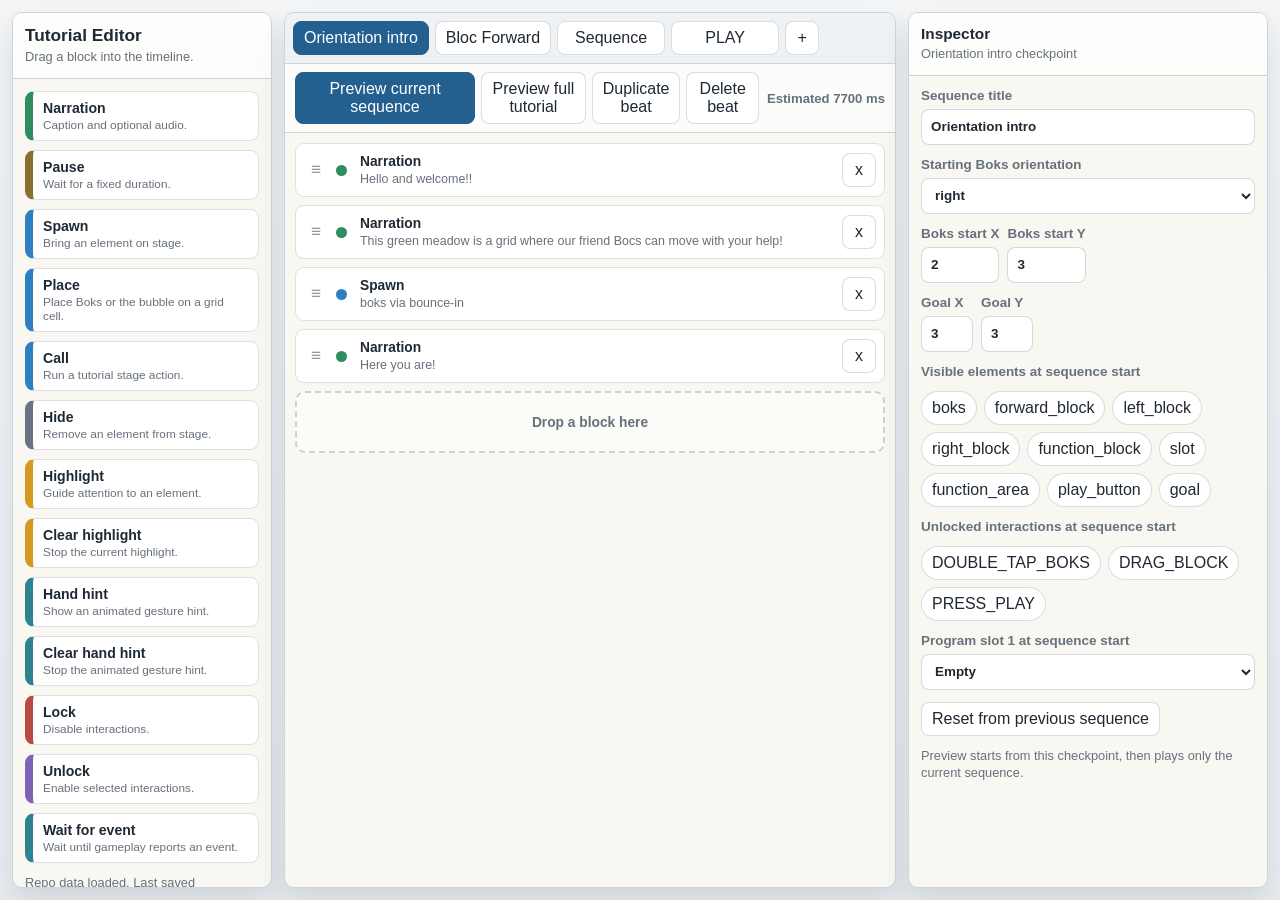
==== commit 484d9c43: "Guard tutorial preview URLs" ====
--- a/dev/tutorial-editor/index.html
+++ b/dev/tutorial-editor/index.html
@@ -476,6 +476,8 @@
       { type: 'Narration', color: 'var(--narration)', hint: 'Caption and optional audio.' },
       { type: 'Pause', color: 'var(--pause)', hint: 'Wait for a fixed duration.' },
       { type: 'Spawn', color: 'var(--spawn)', hint: 'Bring an element on stage.' },
+      { type: 'Place', color: 'var(--spawn)', hint: 'Place Boks or the bubble on a grid cell.' },
+      { type: 'Call', color: 'var(--spawn)', hint: 'Run a tutorial stage action.' },
       { type: 'Hide', color: 'var(--hide)', hint: 'Remove an element from stage.' },
       { type: 'Highlight', color: 'var(--highlight)', hint: 'Guide attention to an element.' },
       { type: 'Clear highlight', color: 'var(--highlight)', hint: 'Stop the current highlight.' },
@@ -492,13 +494,19 @@
     };
     const INTERACTIONS = ['DRAG_BOKS', 'DOUBLE_TAP_BOKS', 'DRAG_BLOCK', 'DROP_IN_SLOT', 'PRESS_PLAY', 'ALL'];
     const PERSISTENT_INTERACTIONS = ['DOUBLE_TAP_BOKS', 'DRAG_BLOCK', 'PRESS_PLAY'];
-    const STAGE_ELEMENTS = ['boks', 'forward_block', 'left_block', 'right_block', 'slot', 'play_button', 'goal'];
+    const STAGE_ELEMENTS = ['boks', 'forward_block', 'left_block', 'right_block', 'function_block', 'slot', 'function_area', 'play_button', 'goal'];
     const ORIENTATIONS = ['right', 'down', 'left', 'up'];
-    const PROGRAM_SLOT_OPTIONS = ['forward', 'left', 'right'];
+    const PROGRAM_SLOT_OPTIONS = ['forward', 'left', 'right', 'function'];
+    const PROGRAM_SLOT_COUNT = 8;
+    const BOARD_COLS = 6;
+    const BOARD_ROWS = 6;
+    const DEFAULT_BOKS_POSITION = { x: 2, y: 3 };
+    const DEFAULT_GOAL_POSITION = { x: 3, y: 3 };
+    const PLACEABLE_ELEMENTS = ['boks', 'goal'];
     const HAND_HINTS = ['drag_block', 'press_play'];
-    const EVENTS = ['BOKS_DRAG_RELEASED', 'BOKS_DOUBLE_TAPPED', 'BLOCK_RELEASED_WITHOUT_SLOT', 'BLOCK_DROPPED_IN_SLOT', 'PLAY_PRESSED', 'PROGRAM_EXECUTION_FINISHED'];
+    const EVENTS = ['BOKS_DRAG_RELEASED', 'BOKS_DOUBLE_TAPPED', 'BLOCK_RELEASED_WITHOUT_SLOT', 'BLOCK_REMOVED_FROM_SLOT', 'BLOCK_DROPPED_IN_SLOT', 'PLAY_PRESSED', 'PROGRAM_EXECUTION_FINISHED', 'GOAL_POPPED'];
     const STORAGE_KEY = 'boks-dev-tutorial-editor-draft';
-    const STORAGE_KEY_V2 = 'boks-dev-tutorial-editor-draft-v2';
+    const STORAGE_KEY_V2 = 'boks-dev-tutorial-editor-draft-v3';
 
     const state = {
       data: createDefaultData(),
@@ -674,6 +682,8 @@
         visibleElements: [],
         unlockedInteractions: [],
         boksOrientation: 'right',
+        boksPosition: { ...DEFAULT_BOKS_POSITION },
+        goalPosition: { ...DEFAULT_GOAL_POSITION },
         mainProgram: []
       };
     }
@@ -687,15 +697,41 @@
         ? Array.from(new Set(stateValue.unlockedInteractions.filter(value => PERSISTENT_INTERACTIONS.includes(value))))
         : [];
       const boksOrientation = ORIENTATIONS.includes(stateValue.boksOrientation) ? stateValue.boksOrientation : 'right';
+      const boksPosition = normalizeBoksPosition(stateValue.boksPosition);
+      const goalPosition = normalizeGoalPosition(stateValue.goalPosition);
       const mainProgram = Array.isArray(stateValue.mainProgram)
-        ? stateValue.mainProgram.map(normalizeProgramBlock).slice(0, 8)
+        ? stateValue.mainProgram.map(normalizeProgramBlock).slice(0, PROGRAM_SLOT_COUNT)
         : [];
       return {
         visibleElements,
         unlockedInteractions,
         boksOrientation,
+        boksPosition,
+        goalPosition,
         mainProgram
       };
+    }
+
+    function normalizeBoksPosition(position) {
+      const source = position && typeof position === 'object' ? position : DEFAULT_BOKS_POSITION;
+      return {
+        x: clampGridCoordinate(source.x, BOARD_COLS, DEFAULT_BOKS_POSITION.x),
+        y: clampGridCoordinate(source.y, BOARD_ROWS, DEFAULT_BOKS_POSITION.y)
+      };
+    }
+
+    function normalizeGoalPosition(position) {
+      const source = position && typeof position === 'object' ? position : DEFAULT_GOAL_POSITION;
+      return {
+        x: clampGridCoordinate(source.x, BOARD_COLS, DEFAULT_GOAL_POSITION.x),
+        y: clampGridCoordinate(source.y, BOARD_ROWS, DEFAULT_GOAL_POSITION.y)
+      };
+    }
+
+    function clampGridCoordinate(value, max, fallback) {
+      const number = Number(value);
+      if (!Number.isFinite(number)) return fallback;
+      return Math.max(0, Math.min(max - 1, Math.round(number)));
     }
 
     function cloneSequenceStartState(input) {
@@ -710,6 +746,8 @@
       if (type === 'Narration') return withEditorDefaults({ type, caption: '', audioFilename: '', audioSource: '', durationMs: 3000, notes: '' });
       if (type === 'Pause') return { type, durationMs: 2000 };
       if (type === 'Spawn') return { type, elementId: '', transition: 'fade-in', durationMs: 600, delayMs: 0 };
+      if (type === 'Place') return { type, elementId: 'boks', x: DEFAULT_BOKS_POSITION.x, y: DEFAULT_BOKS_POSITION.y };
+      if (type === 'Call') return { type, action: '', target: '' };
       if (type === 'Hide') return { type, elementId: '', transition: 'fade-out', durationMs: 400 };
       if (type === 'Highlight') return { type, elementId: '' };
       if (type === 'Clear highlight') return { type };
@@ -936,6 +974,13 @@
         fields.push(selectField('transition', 'Transition effect', TRANSITIONS.Spawn, beat.transition || 'fade-in'));
         fields.push(numberField('durationMs', 'Duration ms', beat.durationMs || 0));
         fields.push(numberField('delayMs', 'Delay ms', beat.delayMs || 0));
+      } else if (beat.type === 'Place') {
+        fields.push(selectField('elementId', 'Element', PLACEABLE_ELEMENTS, beat.elementId || PLACEABLE_ELEMENTS[0]));
+        fields.push(numberField('x', 'Grid X', beat.x ?? 0));
+        fields.push(numberField('y', 'Grid Y', beat.y ?? 0));
+      } else if (beat.type === 'Call') {
+        fields.push(textField('action', 'Action name', beat.action || ''));
+        fields.push(textField('target', 'Optional target', beat.target || ''));
       } else if (beat.type === 'Hide') {
         fields.push(textField('elementId', 'Element id', beat.elementId || ''));
         fields.push(selectField('transition', 'Transition effect', TRANSITIONS.Hide, beat.transition || 'fade-out'));
@@ -973,6 +1018,8 @@
       els.inspector.innerHTML = [
         textField('title', 'Sequence title', sequence.title || '', 'data-sequence-field'),
         selectField('boksOrientation', 'Starting Boks orientation', ORIENTATIONS, startState.boksOrientation, 'data-sequence-field'),
+        boksPositionField(startState.boksPosition),
+        goalPositionField(startState.goalPosition),
         tagPickerField('visibleElements', 'Visible elements at sequence start', STAGE_ELEMENTS, startState.visibleElements, 'data-sequence-tag-field'),
         tagPickerField('unlockedInteractions', 'Unlocked interactions at sequence start', PERSISTENT_INTERACTIONS, startState.unlockedInteractions, 'data-sequence-tag-field'),
         programSlotField(startState.mainProgram),
@@ -980,6 +1027,34 @@
         '<div class="hint">Preview starts from this checkpoint, then plays only the current sequence.</div>'
       ].join('');
       bindSequenceInspectorFields();
+    }
+
+    function boksPositionField(position) {
+      const normalized = normalizeBoksPosition(position);
+      return `
+        <div class="audio-row">
+          <label>Boks start X
+            <input data-sequence-boks-position="x" type="number" min="0" max="${BOARD_COLS - 1}" step="1" value="${escapeAttr(normalized.x)}">
+          </label>
+          <label>Boks start Y
+            <input data-sequence-boks-position="y" type="number" min="0" max="${BOARD_ROWS - 1}" step="1" value="${escapeAttr(normalized.y)}">
+          </label>
+        </div>
+      `;
+    }
+
+    function goalPositionField(position) {
+      const normalized = normalizeGoalPosition(position);
+      return `
+        <div class="audio-row">
+          <label>Goal X
+            <input data-sequence-goal-position="x" type="number" min="0" max="${BOARD_COLS - 1}" step="1" value="${escapeAttr(normalized.x)}">
+          </label>
+          <label>Goal Y
+            <input data-sequence-goal-position="y" type="number" min="0" max="${BOARD_ROWS - 1}" step="1" value="${escapeAttr(normalized.y)}">
+          </label>
+        </div>
+      `;
     }
 
     function programSlotField(mainProgram) {
@@ -1163,6 +1238,14 @@
       els.inspector.querySelectorAll('[data-sequence-program-slot]').forEach(input => {
         input.addEventListener('change', updateSequenceProgramSlotFromInput);
       });
+      els.inspector.querySelectorAll('[data-sequence-boks-position]').forEach(input => {
+        input.addEventListener('input', updateSequenceBoksPositionFromInput);
+        input.addEventListener('change', updateSequenceBoksPositionFromInput);
+      });
+      els.inspector.querySelectorAll('[data-sequence-goal-position]').forEach(input => {
+        input.addEventListener('input', updateSequenceGoalPositionFromInput);
+        input.addEventListener('change', updateSequenceGoalPositionFromInput);
+      });
       document.getElementById('resetSequenceStateBtn')?.addEventListener('click', () => {
         const sequence = getCurrentSequence();
         if (!sequence) return;
@@ -1179,6 +1262,30 @@
       const nextProgram = sequence.startState.mainProgram.slice();
       nextProgram[slotIndex] = normalizeProgramBlock(event.target.value);
       sequence.startState.mainProgram = nextProgram;
+      render();
+    }
+
+    function updateSequenceBoksPositionFromInput(event) {
+      const sequence = getCurrentSequence();
+      if (!sequence) return;
+      sequence.startState = normalizeSequenceStartState(sequence.startState);
+      const axis = event.target.dataset.sequenceBoksPosition;
+      if (axis !== 'x' && axis !== 'y') return;
+      const nextPosition = { ...sequence.startState.boksPosition };
+      nextPosition[axis] = event.target.value;
+      sequence.startState.boksPosition = normalizeBoksPosition(nextPosition);
+      render();
+    }
+
+    function updateSequenceGoalPositionFromInput(event) {
+      const sequence = getCurrentSequence();
+      if (!sequence) return;
+      sequence.startState = normalizeSequenceStartState(sequence.startState);
+      const axis = event.target.dataset.sequenceGoalPosition;
+      if (axis !== 'x' && axis !== 'y') return;
+      const nextPosition = { ...sequence.startState.goalPosition };
+      nextPosition[axis] = event.target.value;
+      sequence.startState.goalPosition = normalizeGoalPosition(nextPosition);
       render();
     }
 
@@ -1421,6 +1528,9 @@
       if (!previewWindow) {
         els.exportStatus.textContent = 'Popup blocked. Opening preview in this tab...';
         exportTutorialData({ silent: true }).catch(() => {});
+        try {
+          window.sessionStorage.setItem('boks-tutorial-preview-intent', previewUrl.searchParams.get('tutorialPreview') || '');
+        } catch (_err) {}
         window.location.href = previewUrl.href;
         return;
       }
@@ -1758,16 +1868,27 @@
       return `export const tutorialData = ${JSON.stringify(data, null, 2)} as const;\n\nexport type TutorialData = typeof tutorialData;\n`;
     }
 
-    function buildLegacyTutorialSource(data, sequenceIndex) {
-      const sequence = data.sequences[sequenceIndex] || data.sequences[0] || { id: 'intro', title: 'Intro', beats: [] };
+    function buildLegacyTutorialSource(data, _sequenceIndex) {
+      const sequences = Array.isArray(data?.sequences) ? data.sequences : [];
+      const firstSequence = sequences[0] || { id: 'intro', title: 'Intro', beats: [], startState: createEmptySequenceStartState() };
+      const beats = [];
+      for (let sequenceIndex = 0; sequenceIndex < sequences.length; sequenceIndex++) {
+        const sequence = sequences[sequenceIndex];
+        const currentStart = getResolvedSequenceStartState(sequenceIndex, data);
+        if (sequenceIndex === 0) {
+          beats.push(...buildSequenceStartSetupBeats(currentStart));
+        } else {
+          const previousFinal = buildDerivedSequenceFinalSnapshot(sequenceIndex - 1, data);
+          beats.push(...buildSequenceTransitionSetupBeats(previousFinal, currentStart));
+        }
+        const sequenceBeats = Array.isArray(sequence?.beats) ? sequence.beats : [];
+        beats.push(...sequenceBeats.flatMap((beat, beatIndex) => canonicalBeatToLegacy(beat, `${sequenceIndex}-${beatIndex}`)));
+      }
       const legacy = {
         intro: {
-          id: sequence.id || 'intro',
-          title: sequence.title || 'Intro',
-          beats: [
-            ...buildSequenceStartSetupBeats(getResolvedSequenceStartState(sequenceIndex, data)),
-            ...sequence.beats.flatMap((beat, index) => canonicalBeatToLegacy(beat, index))
-          ]
+          id: firstSequence.id || 'intro',
+          title: firstSequence.title || 'Intro',
+          beats
         }
       };
       return `(() => {\n  window.BOKS_TUTORIAL_DATA = ${JSON.stringify(legacy, null, 2)};\n})();\n`;
@@ -1790,6 +1911,24 @@
       if (beat.type === 'Spawn') {
         return [{ id: legacyBeatId(beat, index), type: 'call', action: spawnActionForElement(beat.elementId) }];
       }
+      if (beat.type === 'Place') {
+        const placement = getPlacementForBeat(beat);
+        if (!placement) return [];
+        return [{
+          id: legacyBeatId(beat, index),
+          type: 'call',
+          action: placement.action,
+          target: `${placement.x}:${placement.y}`
+        }];
+      }
+      if (beat.type === 'Call') {
+        return [{
+          id: legacyBeatId(beat, index),
+          type: 'call',
+          action: beat.action || '',
+          target: beat.target || ''
+        }].filter(call => !!call.action);
+      }
       if (beat.type === 'Hide') {
         return [{ id: legacyBeatId(beat, index), type: 'call', action: 'hideElement', target: beat.elementId || '' }];
       }
@@ -1812,14 +1951,52 @@
         return interactionCallsForBeat(beat, index, 'unlock');
       }
       if (beat.type === 'Wait for event') {
-        return [{
+        const legacyBeat = {
           id: legacyBeatId(beat, index),
           type: 'waitFor',
           event: legacyEventName(beat),
           count: Math.max(1, Number(beat.minRepetitions) || 1)
-        }];
+        };
+        const targetBlock = getWaitForTargetBlock(beat);
+        if (targetBlock) legacyBeat.target = targetBlock;
+        const targetZone = getWaitForTargetZone(beat);
+        if (targetZone) legacyBeat.targetZone = targetZone;
+        const programCondition = getWaitForProgramCondition(beat);
+        if (programCondition) legacyBeat.condition = programCondition;
+        return [legacyBeat];
       }
       return [];
+    }
+
+    function getPlacementForBeat(beat) {
+      const elementId = normalizeElementId(beat?.elementId);
+      const x = clampGridCoordinate(beat?.x, BOARD_COLS, elementId === 'goal' ? DEFAULT_GOAL_POSITION.x : DEFAULT_BOKS_POSITION.x);
+      const y = clampGridCoordinate(beat?.y, BOARD_ROWS, elementId === 'goal' ? DEFAULT_GOAL_POSITION.y : DEFAULT_BOKS_POSITION.y);
+      if (elementId === 'boks') return { action: 'setBoksPosition', x, y };
+      if (elementId === 'goal') return { action: 'setGoalPosition', x, y };
+      return null;
+    }
+
+    function getWaitForTargetBlock(beat) {
+      if (beat?.eventName !== 'BLOCK_DROPPED_IN_SLOT' && beat?.eventName !== 'BLOCK_REMOVED_FROM_SLOT') return '';
+      const tokens = String(beat.completionCondition || '').split(/[^a-z0-9_]+/i);
+      return tokens.map(normalizeProgramBlock).find(Boolean) || '';
+    }
+
+    function getWaitForTargetZone(beat) {
+      if (beat?.eventName !== 'BLOCK_DROPPED_IN_SLOT' && beat?.eventName !== 'BLOCK_REMOVED_FROM_SLOT') return '';
+      const condition = String(beat.completionCondition || '').trim().toLowerCase();
+      if (['fn', 'function_area', 'function_slots', 'fn_slot', 'fn_slots'].includes(condition)) return 'fn';
+      if (condition.includes('@fn') || condition.includes(' fn') || condition.includes('function_area')) return 'fn';
+      if (condition.includes('@main') || condition.includes(' main')) return 'main';
+      return '';
+    }
+
+    function getWaitForProgramCondition(beat) {
+      if (beat?.eventName !== 'PLAY_PRESSED') return '';
+      const condition = String(beat.completionCondition || '').trim().toLowerCase();
+      if (condition === 'function_ready' || condition === 'function') return 'function_ready';
+      return '';
     }
 
     function interactionCallsForBeat(beat, index, mode) {
@@ -1855,7 +2032,7 @@
 
     function buildSequenceStartSetupBeats(snapshot) {
       const beats = [];
-      const visibleOrder = ['boks', 'forward_block', 'left_block', 'right_block', 'slot', 'play_button', 'goal'];
+      const visibleOrder = ['boks', 'forward_block', 'left_block', 'right_block', 'function_block', 'slot', 'play_button', 'goal'];
       visibleOrder.forEach((elementId, index) => {
         if (!snapshot.visibleElements.has(elementId)) return;
         beats.push({
@@ -1863,6 +2040,22 @@
           type: 'call',
           action: spawnActionForElement(elementId)
         });
+        if (elementId === 'boks') {
+          beats.push({
+            id: `setup-boks-position-${snapshot.boksPosition.x}-${snapshot.boksPosition.y}`,
+            type: 'call',
+            action: 'setBoksPosition',
+            target: `${snapshot.boksPosition.x}:${snapshot.boksPosition.y}`
+          });
+        }
+        if (elementId === 'goal') {
+          beats.push({
+            id: `setup-goal-position-${snapshot.goalPosition.x}-${snapshot.goalPosition.y}`,
+            type: 'call',
+            action: 'setGoalPosition',
+            target: `${snapshot.goalPosition.x}:${snapshot.goalPosition.y}`
+          });
+        }
       });
       if (snapshot.visibleElements.has('boks') && snapshot.boksOrientation !== 'right') {
         beats.push({
@@ -1892,7 +2085,7 @@
 
     function buildSequenceTransitionSetupBeats(previousSnapshot, currentSnapshot) {
       const beats = [];
-      const visibleOrder = ['boks', 'forward_block', 'left_block', 'right_block', 'slot', 'play_button', 'goal'];
+      const visibleOrder = ['boks', 'forward_block', 'left_block', 'right_block', 'function_block', 'slot', 'play_button', 'goal'];
       visibleOrder.forEach((elementId, index) => {
         if (!currentSnapshot.visibleElements.has(elementId)) return;
         if (previousSnapshot.visibleElements.has(elementId)) return;
@@ -1914,6 +2107,34 @@
       });
       if (
         currentSnapshot.visibleElements.has('boks')
+        && (
+          currentSnapshot.boksPosition.x !== previousSnapshot.boksPosition.x
+          || currentSnapshot.boksPosition.y !== previousSnapshot.boksPosition.y
+        )
+      ) {
+        beats.push({
+          id: `setup-delta-boks-position-${currentSnapshot.boksPosition.x}-${currentSnapshot.boksPosition.y}`,
+          type: 'call',
+          action: 'setBoksPosition',
+          target: `${currentSnapshot.boksPosition.x}:${currentSnapshot.boksPosition.y}`
+        });
+      }
+      if (
+        currentSnapshot.visibleElements.has('goal')
+        && (
+          currentSnapshot.goalPosition.x !== previousSnapshot.goalPosition.x
+          || currentSnapshot.goalPosition.y !== previousSnapshot.goalPosition.y
+        )
+      ) {
+        beats.push({
+          id: `setup-delta-goal-position-${currentSnapshot.goalPosition.x}-${currentSnapshot.goalPosition.y}`,
+          type: 'call',
+          action: 'setGoalPosition',
+          target: `${currentSnapshot.goalPosition.x}:${currentSnapshot.goalPosition.y}`
+        });
+      }
+      if (
+        currentSnapshot.visibleElements.has('boks')
         && currentSnapshot.boksOrientation !== previousSnapshot.boksOrientation
       ) {
         beats.push({
@@ -1938,15 +2159,26 @@
           action: interactionToLegacyAction(interaction, 'lock')
         });
       });
-      currentSnapshot.mainProgram.forEach((blockType, index) => {
-        if (!blockType || previousSnapshot.mainProgram[index] === blockType) return;
+      const programLength = Math.max(PROGRAM_SLOT_COUNT, previousSnapshot.mainProgram.length, currentSnapshot.mainProgram.length);
+      for (let index = 0; index < programLength; index++) {
+        const blockType = currentSnapshot.mainProgram[index] || '';
+        if ((previousSnapshot.mainProgram[index] || '') === blockType) continue;
+        if (!blockType) {
+          beats.push({
+            id: `setup-delta-program-main-${index + 1}-empty`,
+            type: 'call',
+            action: 'clearMainProgramSlot',
+            target: String(index)
+          });
+          continue;
+        }
         beats.push({
           id: `setup-delta-program-main-${index + 1}-${blockType}`,
           type: 'call',
           action: 'setMainProgramSlot',
           target: `${index}:${blockType}`
         });
-      });
+      }
       return beats;
     }
 
@@ -1974,7 +2206,19 @@
         const elementId = normalizeElementId(beat.elementId);
         if (!elementId) return;
         snapshot.visibleElements.add(elementId);
-        if (elementId === 'boks') snapshot.boksOrientation = 'right';
+        if (elementId === 'boks') {
+          snapshot.boksOrientation = 'right';
+          snapshot.boksPosition = { ...DEFAULT_BOKS_POSITION };
+        }
+        if (elementId === 'goal') snapshot.goalPosition = { ...DEFAULT_GOAL_POSITION };
+        return;
+      }
+      if (beat.type === 'Place') {
+        const placement = getPlacementForBeat(beat);
+        const elementId = normalizeElementId(beat.elementId);
+        if (!placement) return;
+        if (elementId === 'boks') snapshot.boksPosition = { x: placement.x, y: placement.y };
+        if (elementId === 'goal') snapshot.goalPosition = { x: placement.x, y: placement.y };
         return;
       }
       if (beat.type === 'Hide') {
@@ -1984,6 +2228,7 @@
         if (elementId === 'boks') {
           snapshot.unlockedInteractions.delete('DOUBLE_TAP_BOKS');
           snapshot.boksOrientation = 'right';
+          snapshot.boksPosition = { ...DEFAULT_BOKS_POSITION };
         }
         return;
       }
@@ -2001,8 +2246,38 @@
         return;
       }
       if (beat.type === 'Wait for event' && beat.eventName === 'BLOCK_DROPPED_IN_SLOT') {
-        snapshot.mainProgram[0] = 'forward';
-      }
+        if (getWaitForTargetZone(beat) === 'fn') return;
+        snapshot.mainProgram[0] = getWaitForTargetBlock(beat) || 'forward';
+        return;
+      }
+      if (beat.type === 'Wait for event' && beat.eventName === 'BLOCK_REMOVED_FROM_SLOT') {
+        snapshot.mainProgram[0] = '';
+        return;
+      }
+      if (beat.type === 'Wait for event' && beat.eventName === 'PROGRAM_EXECUTION_FINISHED' && snapshot.visibleElements.has('boks')) {
+        applyProgramToSnapshot(snapshot);
+      }
+    }
+
+    function applyProgramToSnapshot(snapshot) {
+      snapshot.mainProgram.forEach(blockType => {
+        if (blockType === 'forward') {
+          snapshot.boksPosition = movePositionForward(snapshot.boksPosition, snapshot.boksOrientation);
+        } else if (blockType === 'left') {
+          snapshot.boksOrientation = rotateOrientation(snapshot.boksOrientation, 3);
+        } else if (blockType === 'right') {
+          snapshot.boksOrientation = rotateOrientation(snapshot.boksOrientation, 1);
+        }
+      });
+    }
+
+    function movePositionForward(position, orientation) {
+      const next = normalizeBoksPosition(position);
+      if (orientation === 'up') next.y = Math.max(0, next.y - 1);
+      else if (orientation === 'down') next.y = Math.min(BOARD_ROWS - 1, next.y + 1);
+      else if (orientation === 'left') next.x = Math.max(0, next.x - 1);
+      else next.x = Math.min(BOARD_COLS - 1, next.x + 1);
+      return next;
     }
 
     function toSequenceSnapshot(startState) {
@@ -2011,6 +2286,8 @@
         visibleElements: new Set(normalized.visibleElements),
         unlockedInteractions: new Set(normalized.unlockedInteractions),
         boksOrientation: normalized.boksOrientation,
+        boksPosition: { ...normalized.boksPosition },
+        goalPosition: { ...normalized.goalPosition },
         mainProgram: normalized.mainProgram.slice()
       };
     }
@@ -2020,6 +2297,8 @@
         visibleElements: Array.from(snapshot.visibleElements || []),
         unlockedInteractions: Array.from(snapshot.unlockedInteractions || []),
         boksOrientation: snapshot.boksOrientation || 'right',
+        boksPosition: normalizeBoksPosition(snapshot.boksPosition),
+        goalPosition: normalizeGoalPosition(snapshot.goalPosition),
         mainProgram: Array.isArray(snapshot.mainProgram) ? snapshot.mainProgram : []
       });
     }
@@ -2035,6 +2314,8 @@
       if (id === 'forward' || id === 'move_forward') return 'forward_block';
       if (id === 'left' || id === 'turn_left') return 'left_block';
       if (id === 'right' || id === 'turn_right') return 'right_block';
+      if (id === 'function' || id === 'function_block') return 'function_block';
+      if (id === 'function_slots' || id === 'fn_slot' || id === 'fn_slots') return 'function_area';
       if (id === 'play') return 'play_button';
       return id;
     }
@@ -2051,6 +2332,8 @@
       if (id === 'forward_block' || id === 'forward' || id === 'move_forward') return 'revealForwardBlock';
       if (id === 'left_block' || id === 'left' || id === 'turn_left') return 'revealLeftBlock';
       if (id === 'right_block' || id === 'right' || id === 'turn_right') return 'revealRightBlock';
+      if (id === 'function_block' || id === 'function') return 'revealFunctionBlock';
+      if (id === 'function_area' || id === 'function_slots' || id === 'fn_slot' || id === 'fn_slots') return 'revealFunctionArea';
       if (id === 'slot') return 'revealSlot';
       if (id === 'play_button' || id === 'play') return 'revealPlayButton';
       if (id === 'goal') return 'revealGoal';
@@ -2061,9 +2344,11 @@
       if (beat.completionCondition === 'BOKS_FACING_INITIAL_ORIENTATION') return 'boks-facing-start';
       if (beat.eventName === 'BOKS_DOUBLE_TAPPED') return 'boks-turned';
       if (beat.eventName === 'BLOCK_RELEASED_WITHOUT_SLOT') return 'block-drop-failed';
+      if (beat.eventName === 'BLOCK_REMOVED_FROM_SLOT') return 'block-removed';
       if (beat.eventName === 'BLOCK_DROPPED_IN_SLOT') return 'block-dropped';
       if (beat.eventName === 'PLAY_PRESSED') return 'play-pressed';
       if (beat.eventName === 'PROGRAM_EXECUTION_FINISHED') return 'execution-finished';
+      if (beat.eventName === 'GOAL_POPPED') return 'goal-popped';
       return String(beat.eventName || '')
         .toLowerCase()
         .replace(/_/g, '-');
@@ -2191,6 +2476,8 @@
       if (beat.type === 'Narration') return beat.caption || 'Empty caption';
       if (beat.type === 'Pause') return `${beat.durationMs || 0} ms`;
       if (beat.type === 'Spawn') return `${beat.elementId || 'element'} via ${beat.transition}`;
+      if (beat.type === 'Place') return `${beat.elementId || 'element'} at ${beat.x ?? 0}:${beat.y ?? 0}`;
+      if (beat.type === 'Call') return `${beat.action || 'action'}${beat.target ? ` ${beat.target}` : ''}`;
       if (beat.type === 'Hide') return `${beat.elementId || 'element'} via ${beat.transition}`;
       if (beat.type === 'Highlight') return beat.elementId || 'element';
       if (beat.type === 'Clear highlight') return 'Stop current highlight';
@@ -2198,7 +2485,11 @@
       if (beat.type === 'Clear hand hint') return 'Stop hand hint';
       if (beat.type === 'Lock') return 'Lock interactions';
       if (beat.type === 'Unlock') return (beat.interactions || []).join(', ') || 'No interactions';
-      return `${beat.eventName || EVENTS[0]} x${beat.minRepetitions || 1}`;
+      const targetBlock = getWaitForTargetBlock(beat);
+      const targetZone = getWaitForTargetZone(beat);
+      const programCondition = getWaitForProgramCondition(beat);
+      const targetLabel = [targetBlock, targetZone, programCondition].filter(Boolean).join(' @ ');
+      return `${beat.eventName || EVENTS[0]} x${beat.minRepetitions || 1}${targetLabel ? ` (${targetLabel})` : ''}`;
     }
 
     function persistDraft() {
@@ -2265,7 +2556,7 @@
     }
 
     function loadStoredDraft() {
-      const keys = [STORAGE_KEY_V2, STORAGE_KEY];
+      const keys = [STORAGE_KEY_V2];
       for (const key of keys) {
         try {
           const raw = window.localStorage.getItem(key);
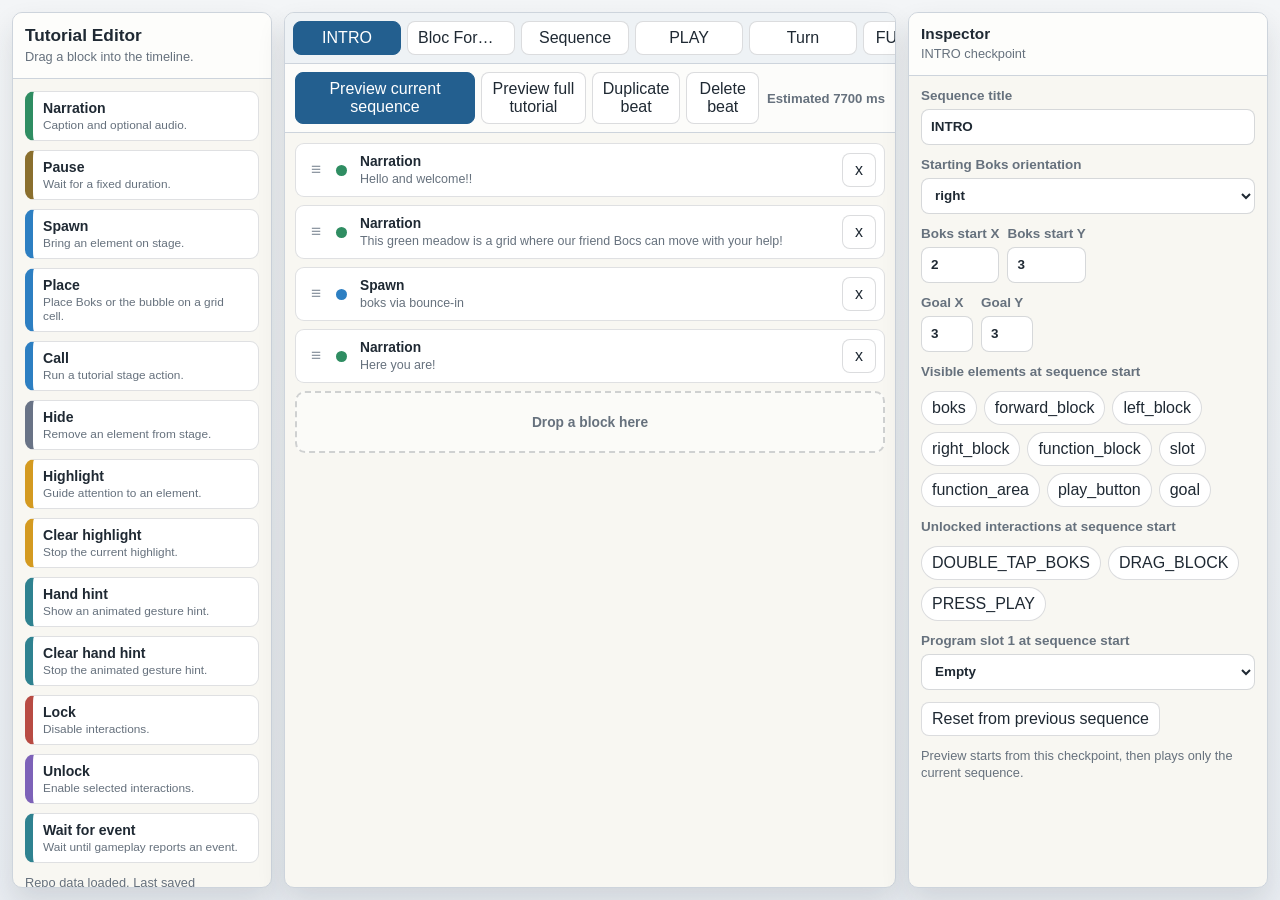
==== commit 8af04d01: "Harden offline audio caching" ====
--- a/dev/tutorial-editor/index.html
+++ b/dev/tutorial-editor/index.html
@@ -793,6 +793,20 @@
       });
     }
 
+    function sanitizeAudioFilename(filename) {
+      const sanitized = String(filename || '')
+        .normalize('NFKD')
+        .replace(/[\u0300-\u036f]/g, '')
+        .toLowerCase()
+        .replace(/[\\/:*?"<>|]+/g, '_')
+        .replace(/\s+/g, '_')
+        .replace(/[^a-z0-9._-]+/g, '_')
+        .replace(/_+/g, '_')
+        .replace(/^_+|_+$/g, '')
+        || 'audio.mp3';
+      return /\.(mp3|ogg|wav|m4a)$/i.test(sanitized) ? sanitized : `${sanitized}.mp3`;
+    }
+
     function suggestAudioFilename(caption, index) {
       const words = String(caption || 'narration')
         .toLowerCase()
@@ -803,7 +817,7 @@
         .filter(Boolean)
         .slice(0, 5);
       const slug = words.length ? words.join('_') : 'narration';
-      return `${String(index).padStart(2, '0')}_${slug}.mp3`;
+      return sanitizeAudioFilename(`${String(index).padStart(2, '0')}_${slug}.mp3`);
     }
 
     function getNarrationIndex(sequence, targetBeat) {
@@ -1317,7 +1331,9 @@
       }
       if (key === 'audioFilename') {
         beat.audioFilenameEdited = true;
-        const filename = String(beat.audioFilename || '').trim();
+        const filename = sanitizeAudioFilename(beat.audioFilename || '');
+        beat.audioFilename = filename;
+        event.target.value = filename;
         if (state.repoAudioFiles.includes(filename)) {
           state.audioAttachments.delete(beat._editorId);
           beat.audioSource = getRepoAudioPath(beat);
@@ -1344,16 +1360,17 @@
         try { URL.revokeObjectURL(previousAttachment.objectUrl); } catch (_err) {}
       }
       const objectUrl = URL.createObjectURL(file);
-      const repoAudioPath = `assets/audio/sfx/gameplay/${file.name}`;
+      const filename = sanitizeAudioFilename(file.name);
+      const repoAudioPath = `assets/audio/sfx/gameplay/${filename}`;
       state.audioAttachments.set(beat._editorId, {
         kind: 'file',
         file,
-        name: file.name,
+        name: filename,
         objectUrl
       });
-      beat.audioFilename = file.name;
+      beat.audioFilename = filename;
       beat.audioFilenameEdited = true;
-      beat.audioDisplayName = file.name;
+      beat.audioDisplayName = filename;
       beat.audioSource = repoAudioPath;
       beat.audioDraftDataUrl = await fileToDataUrl(file).catch(() => '');
       beat.audioDraftBase64 = beat.audioDraftDataUrl ? String(beat.audioDraftDataUrl).split(',')[1] || '' : '';
